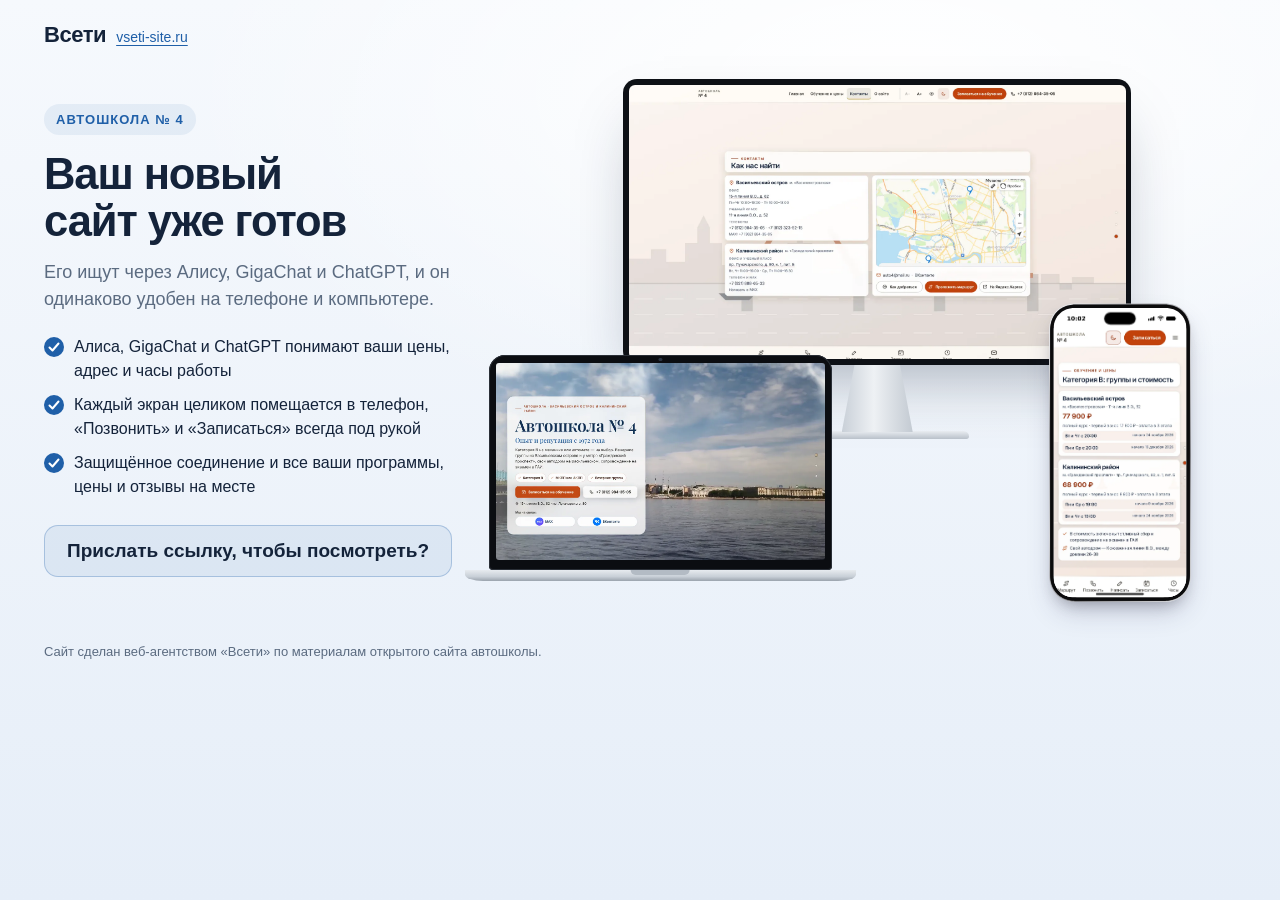
==== vitrina/index.html @ c0aa7f09 "Витрина: монитор — «Как нас найти», ноутбук — главная, телефон — «Обучение и цены» Co-Authored-By: C" ====
<!doctype html>
<html lang="ru">
<head>
<meta charset="utf-8">
<meta name="viewport" content="width=device-width, initial-scale=1">
<meta name="robots" content="noindex, nofollow">
<title>Новый сайт автошколы № 4 — веб-агентство «Всети»</title>
<style>
@layer stageshow{:where(.ss-phone){position:relative}.ss-phone{flex-shrink:0;box-shadow:0 calc(var(--ps) * 40) calc(var(--ps) * 80) calc(var(--ps) * -16) #32325d40,0 calc(var(--ps) * 24) calc(var(--ps) * 48) calc(var(--ps) * -24) #0000004d}.ss-phone__glass{height:100%}.ss-phone__window{position:relative;overflow:hidden;isolation:isolate}.ss-phone:is([data-frame=pro],[data-frame=silver],[data-frame=bezel],[data-frame=clay],[data-frame=outline],[data-frame=bare]){--ss-phone-glass: #0b0b0c;--ss-phone-rim: #2c2c2d;--ss-phone-seam: #e0dfdc;--ss-phone-line: var(--ss-text-faint, #9a9a9d);background:none}.ss-phone__bands{position:absolute;inset:0;overflow:visible;pointer-events:none}.ss-phone:is([data-frame=pro],[data-frame=silver],[data-frame=bezel],[data-frame=clay],[data-frame=outline]) .ss-phone__glass{position:relative}.ss-phone[data-frame=pro]{--ss-phone-band-1: #e3e3e6;--ss-phone-band-2: #9a9ba0;--ss-phone-band-3: #cfd0d4;--ss-phone-band-4: #85868b;--ss-phone-band-5: #c9cacd}.ss-stage[data-theme=dark] .ss-phone[data-frame=pro],.ss-stage[data-theme=glass] .ss-phone[data-frame=pro][data-dark]{--ss-phone-band-1: #5b5c61;--ss-phone-band-2: #2b2c2f;--ss-phone-band-3: #48494d;--ss-phone-band-4: #232427;--ss-phone-band-5: #404145}.ss-phone[data-frame=silver]{--ss-phone-band-1: #f4f4f6;--ss-phone-band-2: #c9cacf;--ss-phone-band-3: #eeeef1;--ss-phone-band-4: #b9babf;--ss-phone-band-5: #e6e6ea}.ss-phone[data-frame=bezel]{--ss-phone-glass: #111113}.ss-phone[data-frame=clay]{--ss-phone-clay-top: color-mix(in srgb, var(--ss-phone-clay, #ecebe8), #fff 45%);--ss-phone-clay-bottom: color-mix(in srgb, var(--ss-phone-clay, #ecebe8), #000 6%);box-shadow:0 calc(var(--ps) * 30) calc(var(--ps) * 60) calc(var(--ps) * -12) #32325d33,0 calc(var(--ps) * 16) calc(var(--ps) * 32) calc(var(--ps) * -16) #00000029}.ss-stage[data-theme=dark] .ss-phone[data-frame=clay]{--ss-phone-clay-top: color-mix(in srgb, var(--ss-phone-clay, #2a2a2e), #fff 6%);--ss-phone-clay-bottom: var(--ss-phone-clay, #2a2a2e);--ss-phone-seam: #333338}.ss-phone[data-frame=outline]{box-shadow:none}.ss-stage[data-theme=blueprint] .ss-phone[data-frame=outline]{--ss-phone-line: var(--ss-line)}.ss-phone:not([data-frame=android],[data-frame=soft]) .ss-phone__status{height:62px;padding:0}.ss-phone:not([data-frame=android],[data-frame=soft]) .ss-phone__time{position:absolute;top:21.5px;left:0;width:138.5px;line-height:22px;text-align:center}.ss-phone:not([data-frame=android],[data-frame=soft]) .ss-phone__glyphs{position:absolute;top:25.33px;left:285.25px;align-items:flex-start;gap:8px}.ss-phone:not([data-frame=android],[data-frame=soft]) .ss-phone__signal{margin-top:1px}.ss-phone:not([data-frame=android],[data-frame=soft]) .ss-phone__battery{margin-top:.33px}.ss-phone[data-frame=photo]{position:relative;background:none}.ss-phone__photo{position:absolute;z-index:4;background:var(--ss-phone-photo-light, none) center / 100% 100% no-repeat;pointer-events:none}.ss-stage[data-theme=dark] .ss-phone__photo,.ss-phone[data-dark] .ss-phone__photo{background-image:var(--ss-phone-photo-dark, var(--ss-phone-photo-light, none))}.ss-phone[data-frame=android]{background:linear-gradient(150deg,#3a3b3f,#1d1e21 40%,#2f3034 70%,#1a1b1e)}.ss-phone[data-frame=android] .ss-phone__glass{background:#050505}.ss-phone[data-frame=android] .ss-phone__island{top:14px;width:24px;height:24px;border-radius:50%}.ss-phone[data-frame=android] .ss-phone__status{height:48px;padding:0 26px}.ss-phone[data-frame=android] .ss-phone__time{font-family:system-ui,sans-serif;font-size:15px;font-weight:500}.ss-phone[data-frame=android] .ss-phone__content[data-status]{padding-top:48px}.ss-phone[data-frame=android] .ss-phone__home{width:108px;height:4px}.ss-phone[data-frame=soft]{box-shadow:0 0 0 calc(var(--ps) * 1.5) #0a25400d,0 calc(var(--ps) * 30) calc(var(--ps) * 60) calc(var(--ps) * -12) #32325d2e,0 calc(var(--ps) * 18) calc(var(--ps) * 36) calc(var(--ps) * -18) #0000001f}.ss-phone[data-frame=soft] .ss-phone__glass{background:#f6f9fc;box-shadow:inset 0 calc(var(--ps) * -2.9) calc(var(--ps) * 7.2) #0a254038}.ss-stage[data-theme=dark] .ss-phone[data-frame=soft] .ss-phone__glass{background:#1c2433;box-shadow:inset 0 calc(var(--ps) * -2.9) calc(var(--ps) * 7.2) #00000073}.ss-phone__screen{--pt: 1px;position:absolute;top:0;left:0;display:flex;flex-direction:column;overflow:hidden;background:#fff;color:#000;font-family:-apple-system,system-ui,sans-serif;font-size:15px;letter-spacing:-.015em;transform-origin:0 0;-webkit-font-smoothing:antialiased}.ss-phone[data-dark] .ss-phone__screen{background:#000;color:#fff}.ss-phone__status{position:absolute;top:0;right:0;left:0;z-index:2;display:flex;align-items:center;justify-content:space-between;height:54px;padding:0 34px 0 52px;transition:color .3s ease;will-change:transform}.ss-phone__time{font-family:SF Pro Text,-apple-system,system-ui,sans-serif;font-variation-settings:"opsz" 17;font-size:17.67px;font-weight:590;letter-spacing:0}.ss-phone__island{position:absolute;top:var(--ss-island-top, 14px);left:50%;z-index:3;width:var(--ss-island-w, 95px);height:37px;border-radius:18.5px;background:#000;transform:translate(-50%)}.ss-phone__glyphs{display:flex;align-items:center;gap:8px}.ss-phone__glyph{display:block}.ss-phone__content{position:relative;flex:1;min-height:0}.ss-phone__content[data-status]{padding-top:62px}.ss-phone__content:not([data-status]){padding-top:44px}.ss-phone[data-frame=bare] .ss-phone__content{padding-right:8px;padding-left:8px}.ss-phone__home{position:absolute;bottom:8px;left:50%;z-index:2;width:144px;height:5px;border-radius:2.5px;background:currentColor;transform:translate(-50%);transition:color .3s ease;will-change:transform}.ss-lock{position:absolute;inset:0;color:#fff;text-align:center}.ss-lock__date{margin-top:66px;font-size:22px;font-weight:600;letter-spacing:-.01em;opacity:.85}.ss-lock__clock{margin-top:-4px;font-size:112px;font-weight:700;line-height:1;letter-spacing:-.035em;font-variant-numeric:tabular-nums;opacity:.92}.ss-lock__stack{position:absolute;right:0;bottom:118px;left:0;display:flex;flex-direction:column;gap:8px;text-align:left}.ss-lock__stack[data-at=top]{top:290px;bottom:auto}.ss-lock__controls{position:absolute;right:46px;bottom:48px;left:46px;display:flex;justify-content:space-between}.ss-lock__control{display:grid;place-items:center;width:50px;height:50px;border-radius:50%;background:#0a0c1842;backdrop-filter:blur(24px) saturate(1.3);color:#fff}.ss-notification{display:flex;align-items:center;gap:13px;margin:0 18px;padding:14px 17px 14px 14px;border-radius:23px;background:#fcfcfdc2;backdrop-filter:blur(30px) saturate(1.25);box-shadow:0 4px 24px #0000000f;color:#000;text-align:left}.ss-notification[data-banner]{position:absolute;top:56px;right:0;left:0;z-index:2;animation:ss-banner-in .52s cubic-bezier(.2,.9,.25,1) both}@keyframes ss-banner-in{0%{transform:translateY(-110px)}}.ss-notification__icon{display:grid;flex-shrink:0;place-items:center;width:38px;height:38px;overflow:hidden;border-radius:9px;background:var(--ss-accent);color:#fff}.ss-notification__icon:has(>img){background:none}.ss-notification__icon>img{display:block;width:100%;height:100%}.ss-notification__text{display:flex;flex:1;flex-direction:column;min-width:0;font-size:15px;line-height:18px;letter-spacing:-.016em}.ss-notification__head{display:flex;align-items:baseline;gap:8px}.ss-notification__title{flex:1;min-width:0;overflow:hidden;font-weight:600;white-space:nowrap;text-overflow:ellipsis}.ss-notification__time{flex-shrink:0;font-size:12px;letter-spacing:-.005em;color:#3c3c4399}.ss-notification__body{display:-webkit-box;overflow:hidden;-webkit-line-clamp:3;-webkit-box-orient:vertical}.ss-lock[data-size=satellite] .ss-lock__stack{top:232px;bottom:auto}.ss-lock[data-size=satellite][data-clock=off] .ss-lock__stack{top:74px}.ss-notification{will-change:transform}.ss-phone:not([data-dark]) .ss-notification{background:#ffffffeb;box-shadow:0 0 0 .5px #00000014,0 8px 24px #0000001f}.ss-phone__time-bar{display:inline-block;width:30px;height:7px;border-radius:4px;background:currentColor;opacity:.5}}
:root{--ink:#14233a;--muted:#5b6b80;--accent:#1f5fa8;--sand:#ffc94d;--bg1:#f6f9fd;--bg2:#e6eef8}
*{box-sizing:border-box}
html,body{margin:0}
body{font:16px/1.5 -apple-system,"Segoe UI",Roboto,Arial,sans-serif;color:var(--ink);background:radial-gradient(1200px 600px at 70% 10%,#ffffff 0,rgba(255,255,255,0) 60%),linear-gradient(180deg,var(--bg1),var(--bg2));min-height:100vh}
a{color:inherit}
.top{display:flex;align-items:center;justify-content:space-between;max-width:1240px;margin:0 auto;padding:18px 24px}
.brand{display:flex;align-items:baseline;gap:10px;text-decoration:none}
.brand b{font-size:22px;letter-spacing:-.02em}
.brand span{font-size:14px;color:var(--accent);text-decoration:underline;text-underline-offset:3px}
.hero{max-width:1240px;margin:0 auto;padding:10px 24px 40px;display:grid;grid-template-columns:minmax(0,.82fr) minmax(0,1.5fr);gap:36px;align-items:center}
.eyebrow{display:inline-block;font-size:13px;font-weight:600;letter-spacing:.08em;text-transform:uppercase;color:var(--accent);background:rgba(31,95,168,.08);padding:6px 12px;border-radius:999px}
h1{text-wrap:balance;font-size:clamp(30px,3.4vw,48px);line-height:1.08;letter-spacing:-.025em;margin:16px 0 14px}
.lead{font-size:18px;color:var(--muted);margin:0 0 22px;max-width:30em}
.pts{list-style:none;padding:0;margin:0 0 26px;display:grid;gap:10px}
.pts li{display:flex;gap:10px;align-items:flex-start}
.pts li::before{content:"";flex:none;width:20px;height:20px;margin-top:2px;border-radius:50%;background:var(--accent) url("data:image/svg+xml,%3Csvg xmlns='http://www.w3.org/2000/svg' viewBox='0 0 20 20'%3E%3Cpath d='M5.5 10.5l3 3 6-7' fill='none' stroke='%23fff' stroke-width='2' stroke-linecap='round' stroke-linejoin='round'/%3E%3C/svg%3E") center/100% no-repeat}
.cta{display:flex;flex-wrap:wrap;gap:14px;align-items:center}
.btn{display:inline-flex;align-items:center;gap:8px;min-height:52px;padding:0 26px;border-radius:14px;background:var(--accent);color:#fff;font-weight:600;text-decoration:none;box-shadow:0 10px 24px rgba(31,95,168,.28)}
.btn:hover{background:#174a86}
.ask{margin:0;display:inline-flex;align-items:center;min-height:52px;padding:12px 22px;line-height:1.3;border-radius:14px;background:rgba(31,95,168,.08);border:1.5px solid rgba(31,95,168,.28);color:var(--ink);font-size:19px;font-weight:600}
/* сцена с устройствами */
.stage{position:relative;width:100%;aspect-ratio:16/11.2}
.dv{position:absolute}
.dv img{display:block;width:100%;height:100%;object-fit:cover;object-position:center top}
.mon{left:18%;top:0;width:68%}
.mon .scr{aspect-ratio:16/9;padding:1.1%;background:#0e1116;border-radius:14px;box-shadow:0 30px 60px -20px rgba(20,35,58,.35)}
.mon .scr img{border-radius:6px}
.mon .neck{width:14%;aspect-ratio:1/.95;margin:0 auto;background:linear-gradient(90deg,#c9d0d8,#eef1f4 45%,#c3cad2);clip-path:polygon(18% 0,82% 0,100% 100%,0 100%)}
.mon .foot{width:36%;aspect-ratio:36/1.5;margin:-1px auto 0;border-radius:6px 6px 3px 3px;background:linear-gradient(180deg,#e9edf1,#b9c1ca);box-shadow:0 12px 20px -8px rgba(20,35,58,.4)}
.lap{left:0;bottom:4%;width:46%}
.lap .scr{aspect-ratio:16/10;padding:2.2% 2.2% 3%;background:#0b0d11;border-radius:16px 16px 4px 4px;position:relative;box-shadow:0 0 0 1px #2a2f37 inset}
.lap .scr::before{content:"";position:absolute;top:1%;left:50%;width:.9%;aspect-ratio:1;border-radius:50%;background:#2b3442;transform:translateX(-50%)}
.lap .scr img{border-radius:3px}
.lap .base{position:relative;height:0;padding-bottom:3.2%;margin:0 -7%;background:linear-gradient(180deg,#e7ebef 0,#c8cfd7 60%,#9aa3ad 100%);border-radius:0 0 18px 18px/0 0 60% 60%;box-shadow:0 22px 30px -14px rgba(20,35,58,.45)}
.lap .base::after{content:"";position:absolute;top:0;left:50%;width:15%;height:40%;transform:translateX(-50%);background:#b3bbc4;border-radius:0 0 8px 8px}
.tab{right:1.5%;bottom:3%;width:23%}
.tab .scr{aspect-ratio:820/1180;padding:4.5%;background:#121419;border-radius:22px;box-shadow:0 0 0 2px #c7ced6,0 28px 50px -18px rgba(20,35,58,.45)}
.tab .scr img{border-radius:10px}
.ph{right:6%;bottom:0;width:340px;transform-origin:100% 100%}
.ph-shot{display:block;width:100%;height:auto}
.note{max-width:1240px;margin:0 auto;padding:0 24px 34px;color:var(--muted);font-size:13px}
@media (max-width:600px){
  .stage{aspect-ratio:16/9.8}
  .mon{display:none}
  .lap{left:6%;width:64%;bottom:6%}
  .ph{right:5%}
}
@media (max-width:900px){
  .hero{grid-template-columns:1fr;gap:26px;padding-top:0}
  .stage{order:-1}
  .lead{font-size:16.5px}
}
</style>
</head>
<body>
<header class="top"><a class="brand" href="https://vseti-site.ru/" target="_blank" rel="noopener"><b>Всети</b><span>vseti-site.ru</span></a></header>
<main class="hero">
  <div class="txt">
    <span class="eyebrow">Автошкола № 4</span>
    <h1>Ваш новый сайт уже готов</h1>
    <p class="lead">Его ищут через Алису, GigaChat и ChatGPT, и он одинаково удобен на телефоне и компьютере.</p>
    <ul class="pts">
      <li>Алиса, GigaChat и ChatGPT понимают ваши цены, адрес и часы работы</li>
      <li>Каждый экран целиком помещается в телефон, «Позвонить» и «Записаться» всегда под рукой</li>
      <li>Защищённое соединение и все ваши программы, цены и отзывы на месте</li>
    </ul>
    <div class="cta">
      <p class="ask">Прислать ссылку, чтобы посмотреть?</p>
    </div>
  </div>
  <div class="stage" id="stage" aria-label="Новый сайт на компьютере, ноутбуке и телефоне">
    <div class="dv mon"><div class="scr"><img src="img/monitor.webp?v=1" alt="" width="1600" height="900"></div><div class="neck"></div><div class="foot"></div></div>
    <div class="dv lap"><div class="scr"><img src="img/laptop.webp?v=1" alt="" width="1280" height="800"></div><div class="base"></div></div>
    <div class="dv ph" id="ph"><div class="ss-phone z-phone" data-frame="pro" style="width: 340px; height: 714.953px; padding: 2.38318px; border-radius: 61.1682px; --ps: 0.794392523364486px;"><svg class="ss-phone__bands" width="100%" height="100%" aria-hidden="true"><defs><linearGradient id="ph-band" x1="0.2" y1="0" x2="0.8" y2="1"><stop offset="0" style="stop-color: var(--ss-phone-band-1);"></stop><stop offset="0.22" style="stop-color: var(--ss-phone-band-2);"></stop><stop offset="0.48" style="stop-color: var(--ss-phone-band-3);"></stop><stop offset="0.74" style="stop-color: var(--ss-phone-band-4);"></stop><stop offset="1" style="stop-color: var(--ss-phone-band-5);"></stop></linearGradient><linearGradient id="ph-clay" x1="0" y1="0" x2="0" y2="1"><stop offset="0" style="stop-color: var(--ss-phone-clay-top);"></stop><stop offset="1" style="stop-color: var(--ss-phone-clay-bottom);"></stop></linearGradient></defs><g transform="translate(10.327102803738317 10.327102803738317)" stroke-linejoin="round"><path d="M262.94 0.00L267.09 0.06L270.49 0.24L273.65 0.53L276.65 0.94L279.51 1.47L282.27 2.11L284.93 2.87L287.50 3.74L289.97 4.72L292.36 5.81L294.65 7.02L296.85 8.33L298.96 9.75L300.98 11.27L302.90 12.90L304.72 14.62L306.45 16.45L308.08 18.37L309.60 20.38L311.02 22.49L312.33 24.70L313.53 26.99L314.63 29.37L315.61 31.85L316.48 34.41L317.24 37.07L317.88 39.83L318.41 42.70L318.82 45.69L319.11 48.85L319.29 52.25L319.35 56.40L319.35 637.90L319.29 642.04L319.11 645.45L318.82 648.60L318.41 651.60L317.88 654.47L317.24 657.23L316.48 659.89L315.61 662.45L314.63 664.92L313.53 667.31L312.33 669.60L311.02 671.80L309.60 673.91L308.08 675.93L306.45 677.85L304.72 679.68L302.90 681.40L300.98 683.03L298.96 684.55L296.85 685.97L294.65 687.28L292.36 688.49L289.97 689.58L287.50 690.56L284.93 691.43L282.27 692.19L279.51 692.83L276.65 693.36L273.65 693.77L270.49 694.06L267.09 694.24L262.94 694.30L56.40 694.30L52.25 694.24L48.85 694.06L45.69 693.77L42.70 693.36L39.83 692.83L37.07 692.19L34.41 691.43L31.85 690.56L29.37 689.58L26.99 688.49L24.70 687.28L22.49 685.97L20.38 684.55L18.37 683.03L16.45 681.40L14.62 679.68L12.90 677.85L11.27 675.93L9.75 673.91L8.33 671.80L7.02 669.60L5.81 667.31L4.72 664.92L3.74 662.45L2.87 659.89L2.11 657.23L1.47 654.47L0.94 651.60L0.53 648.60L0.24 645.45L0.06 642.04L0.00 637.90L0.00 56.40L0.06 52.25L0.24 48.85L0.53 45.69L0.94 42.70L1.47 39.83L2.11 37.07L2.87 34.41L3.74 31.85L4.72 29.37L5.81 26.99L7.02 24.70L8.33 22.49L9.75 20.38L11.27 18.37L12.90 16.45L14.62 14.62L16.45 12.90L18.37 11.27L20.38 9.75L22.49 8.33L24.70 7.02L26.99 5.81L29.37 4.72L31.85 3.74L34.41 2.87L37.07 2.11L39.83 1.47L42.70 0.94L45.69 0.53L48.85 0.24L52.25 0.06L56.40 0.00Z" fill="none" stroke-width="20.654205607476634" stroke="url(#ph-band)"></path><path d="M262.94 0.00L267.09 0.06L270.49 0.24L273.65 0.53L276.65 0.94L279.51 1.47L282.27 2.11L284.93 2.87L287.50 3.74L289.97 4.72L292.36 5.81L294.65 7.02L296.85 8.33L298.96 9.75L300.98 11.27L302.90 12.90L304.72 14.62L306.45 16.45L308.08 18.37L309.60 20.38L311.02 22.49L312.33 24.70L313.53 26.99L314.63 29.37L315.61 31.85L316.48 34.41L317.24 37.07L317.88 39.83L318.41 42.70L318.82 45.69L319.11 48.85L319.29 52.25L319.35 56.40L319.35 637.90L319.29 642.04L319.11 645.45L318.82 648.60L318.41 651.60L317.88 654.47L317.24 657.23L316.48 659.89L315.61 662.45L314.63 664.92L313.53 667.31L312.33 669.60L311.02 671.80L309.60 673.91L308.08 675.93L306.45 677.85L304.72 679.68L302.90 681.40L300.98 683.03L298.96 684.55L296.85 685.97L294.65 687.28L292.36 688.49L289.97 689.58L287.50 690.56L284.93 691.43L282.27 692.19L279.51 692.83L276.65 693.36L273.65 693.77L270.49 694.06L267.09 694.24L262.94 694.30L56.40 694.30L52.25 694.24L48.85 694.06L45.69 693.77L42.70 693.36L39.83 692.83L37.07 692.19L34.41 691.43L31.85 690.56L29.37 689.58L26.99 688.49L24.70 687.28L22.49 685.97L20.38 684.55L18.37 683.03L16.45 681.40L14.62 679.68L12.90 677.85L11.27 675.93L9.75 673.91L8.33 671.80L7.02 669.60L5.81 667.31L4.72 664.92L3.74 662.45L2.87 659.89L2.11 657.23L1.47 654.47L0.94 651.60L0.53 648.60L0.24 645.45L0.06 642.04L0.00 637.90L0.00 56.40L0.06 52.25L0.24 48.85L0.53 45.69L0.94 42.70L1.47 39.83L2.11 37.07L2.87 34.41L3.74 31.85L4.72 29.37L5.81 26.99L7.02 24.70L8.33 22.49L9.75 20.38L11.27 18.37L12.90 16.45L14.62 14.62L16.45 12.90L18.37 11.27L20.38 9.75L22.49 8.33L24.70 7.02L26.99 5.81L29.37 4.72L31.85 3.74L34.41 2.87L37.07 2.11L39.83 1.47L42.70 0.94L45.69 0.53L48.85 0.24L52.25 0.06L56.40 0.00Z" fill="none" stroke-width="15.88785046728972" style="stroke: var(--ss-phone-rim);"></path><path d="M262.94 0.00L267.09 0.06L270.49 0.24L273.65 0.53L276.65 0.94L279.51 1.47L282.27 2.11L284.93 2.87L287.50 3.74L289.97 4.72L292.36 5.81L294.65 7.02L296.85 8.33L298.96 9.75L300.98 11.27L302.90 12.90L304.72 14.62L306.45 16.45L308.08 18.37L309.60 20.38L311.02 22.49L312.33 24.70L313.53 26.99L314.63 29.37L315.61 31.85L316.48 34.41L317.24 37.07L317.88 39.83L318.41 42.70L318.82 45.69L319.11 48.85L319.29 52.25L319.35 56.40L319.35 637.90L319.29 642.04L319.11 645.45L318.82 648.60L318.41 651.60L317.88 654.47L317.24 657.23L316.48 659.89L315.61 662.45L314.63 664.92L313.53 667.31L312.33 669.60L311.02 671.80L309.60 673.91L308.08 675.93L306.45 677.85L304.72 679.68L302.90 681.40L300.98 683.03L298.96 684.55L296.85 685.97L294.65 687.28L292.36 688.49L289.97 689.58L287.50 690.56L284.93 691.43L282.27 692.19L279.51 692.83L276.65 693.36L273.65 693.77L270.49 694.06L267.09 694.24L262.94 694.30L56.40 694.30L52.25 694.24L48.85 694.06L45.69 693.77L42.70 693.36L39.83 692.83L37.07 692.19L34.41 691.43L31.85 690.56L29.37 689.58L26.99 688.49L24.70 687.28L22.49 685.97L20.38 684.55L18.37 683.03L16.45 681.40L14.62 679.68L12.90 677.85L11.27 675.93L9.75 673.91L8.33 671.80L7.02 669.60L5.81 667.31L4.72 664.92L3.74 662.45L2.87 659.89L2.11 657.23L1.47 654.47L0.94 651.60L0.53 648.60L0.24 645.45L0.06 642.04L0.00 637.90L0.00 56.40L0.06 52.25L0.24 48.85L0.53 45.69L0.94 42.70L1.47 39.83L2.11 37.07L2.87 34.41L3.74 31.85L4.72 29.37L5.81 26.99L7.02 24.70L8.33 22.49L9.75 20.38L11.27 18.37L12.90 16.45L14.62 14.62L16.45 12.90L18.37 11.27L20.38 9.75L22.49 8.33L24.70 7.02L26.99 5.81L29.37 4.72L31.85 3.74L34.41 2.87L37.07 2.11L39.83 1.47L42.70 0.94L45.69 0.53L48.85 0.24L52.25 0.06L56.40 0.00Z" fill="none" stroke-width="14.69626168224299" style="stroke: var(--ss-phone-glass);"></path></g></svg><div class="ss-phone__glass" style="padding: 7.94393px; border-radius: 58.785px;"><div class="ss-phone__window" style="width: 319.346px; height: 694.299px; clip-path: path(&quot;M 262.94 0 L 267.09 0.06 L 270.49 0.24 L 273.65 0.53 L 276.65 0.94 L 279.51 1.47 L 282.27 2.11 L 284.93 2.87 L 287.5 3.74 L 289.97 4.72 L 292.36 5.81 L 294.65 7.02 L 296.85 8.33 L 298.96 9.75 L 300.98 11.27 L 302.9 12.9 L 304.72 14.62 L 306.45 16.45 L 308.08 18.37 L 309.6 20.38 L 311.02 22.49 L 312.33 24.7 L 313.53 26.99 L 314.63 29.37 L 315.61 31.85 L 316.48 34.41 L 317.24 37.07 L 317.88 39.83 L 318.41 42.7 L 318.82 45.69 L 319.11 48.85 L 319.29 52.25 L 319.35 56.4 L 319.35 637.9 L 319.29 642.04 L 319.11 645.45 L 318.82 648.6 L 318.41 651.6 L 317.88 654.47 L 317.24 657.23 L 316.48 659.89 L 315.61 662.45 L 314.63 664.92 L 313.53 667.31 L 312.33 669.6 L 311.02 671.8 L 309.6 673.91 L 308.08 675.93 L 306.45 677.85 L 304.72 679.68 L 302.9 681.4 L 300.98 683.03 L 298.96 684.55 L 296.85 685.97 L 294.65 687.28 L 292.36 688.49 L 289.97 689.58 L 287.5 690.56 L 284.93 691.43 L 282.27 692.19 L 279.51 692.83 L 276.65 693.36 L 273.65 693.77 L 270.49 694.06 L 267.09 694.24 L 262.94 694.3 L 56.4 694.3 L 52.25 694.24 L 48.85 694.06 L 45.69 693.77 L 42.7 693.36 L 39.83 692.83 L 37.07 692.19 L 34.41 691.43 L 31.85 690.56 L 29.37 689.58 L 26.99 688.49 L 24.7 687.28 L 22.49 685.97 L 20.38 684.55 L 18.37 683.03 L 16.45 681.4 L 14.62 679.68 L 12.9 677.85 L 11.27 675.93 L 9.75 673.91 L 8.33 671.8 L 7.02 669.6 L 5.81 667.31 L 4.72 664.92 L 3.74 662.45 L 2.87 659.89 L 2.11 657.23 L 1.47 654.47 L 0.94 651.6 L 0.53 648.6 L 0.24 645.45 L 0.06 642.04 L 0 637.9 L 0 56.4 L 0.06 52.25 L 0.24 48.85 L 0.53 45.69 L 0.94 42.7 L 1.47 39.83 L 2.11 37.07 L 2.87 34.41 L 3.74 31.85 L 4.72 29.37 L 5.81 26.99 L 7.02 24.7 L 8.33 22.49 L 9.75 20.38 L 11.27 18.37 L 12.9 16.45 L 14.62 14.62 L 16.45 12.9 L 18.37 11.27 L 20.38 9.75 L 22.49 8.33 L 24.7 7.02 L 26.99 5.81 L 29.37 4.72 L 31.85 3.74 L 34.41 2.87 L 37.07 2.11 L 39.83 1.47 L 42.7 0.94 L 45.69 0.53 L 48.85 0.24 L 52.25 0.06 L 56.4 0 Z&quot;);"><div class="ss-phone__screen" style="width: 402px; height: 874px; transform: scale(0.794393); --ss-screen-r: 64px;"><div class="ss-phone__status"><span class="ss-phone__time">10:02</span><span class="ss-phone__glyphs"><svg viewBox="0 0 20.33 13.67" width="20.33" height="13.67" class="ss-phone__glyph ss-phone__signal"><rect x="0" y="7.34" width="3.333" height="6.33" rx="1.667" fill="currentColor"></rect><rect x="5.667" y="5" width="3.333" height="8.67" rx="1.667" fill="currentColor"></rect><rect x="11.334" y="2.67" width="3.333" height="11" rx="1.667" fill="currentColor"></rect><rect x="17.000999999999998" y="0" width="3.333" height="13.67" rx="1.667" fill="currentColor"></rect></svg><svg viewBox="0 0 19.33 14.33" width="19.33" height="14.33" class="ss-phone__glyph ss-phone__wifi"><path fill-rule="evenodd" fill="currentColor" d="M0.415933 5.54283C0.902185 6.04412 1.66017 5.95818 2.27513 5.41393C4.30595 3.58064 6.83731 2.63535 9.66901 2.63535C12.5007 2.63535 15.0464 3.60928 17.0629 5.41393C17.6636 5.97251 18.4215 6.0298 18.9221 5.54283C19.4226 5.02722 19.4942 4.2538 18.9793 3.70954C16.8341 1.51819 13.3302 0 9.66901 0C6.00783 0 2.48965 1.53251 0.358727 3.72387C-0.156127 4.2538 -0.0989213 5.02722 0.415933 5.55715L0.415933 5.54283ZM3.94841 9.13779C4.50617 9.68205 5.22124 9.62476 5.85051 9.10915C6.88022 8.29276 8.25316 7.73418 9.66901 7.7485C11.0706 7.7485 12.4435 8.29276 13.4875 9.12347C14.1168 9.63908 14.8605 9.66773 15.4039 9.12347C15.9331 8.57921 16.0189 7.7485 15.4611 7.23289C14.0739 5.98683 11.9859 5.11315 9.68332 5.11315C7.38077 5.11315 5.27845 5.98683 3.9055 7.23289C3.41925 7.69121 3.31914 8.47896 3.96271 9.13779L3.94841 9.13779ZM8.72511 13.8929C9.34008 14.4801 9.98365 14.4801 10.5986 13.8929L11.757 12.7757C12.372 12.1742 12.5007 11.4151 11.7999 10.8995C11.2136 10.4841 10.4699 10.212 9.66901 10.212C8.86813 10.212 8.11015 10.4841 7.53809 10.9138C6.83731 11.4151 6.98033 12.1885 7.59529 12.7757L8.73942 13.8929L8.72511 13.8929Z"></path></svg><svg viewBox="0 0 29.33 13.67" width="29.33" height="13.67" class="ss-phone__glyph ss-phone__battery"><path fill="currentColor" d="M0 6.4C0 4.15979 0 3.03969 0.435974 2.18404C0.819467 1.43139 1.43139 0.819467 2.18404 0.435974C3.03969 0 4.15979 0 6.4 0L19.933 0C22.1732 0 23.2933 0 24.149 0.435974C24.9016 0.819467 25.5135 1.43139 25.897 2.18404C26.333 3.03969 26.333 4.15979 26.333 6.4L26.333 7.26666C26.333 9.50687 26.333 10.627 25.897 11.4826C25.5135 12.2353 24.9016 12.8472 24.149 13.2307C23.2933 13.6667 22.1732 13.6667 19.933 13.6667L6.4 13.6667C4.15979 13.6667 3.03969 13.6667 2.18404 13.2307C1.43139 12.8472 0.819467 12.2353 0.435974 11.4826C0 10.627 0 9.50687 0 7.26666L0 6.4Z"></path><path fill-rule="evenodd" fill="currentColor" transform="translate(27.33 4.33)" d="M0 0L0 5C0.601505 4.8625 2 3.75 2 2.5C2 1.25 0.601505 0.1375 0 0Z"></path></svg></span></div><span class="ss-phone__island"></span><div class="ss-phone__content" data-status="true"><img class="ph-shot" src="img/phone.webp?v=1" alt="Новый сайт Автошколы № 4 на телефоне" width="393" height="790"></div><span class="ss-phone__home"></span></div></div></div></div></div>
  </div>
</main>
<p class="note">Сайт сделан веб-агентством «Всети» по материалам открытого сайта автошколы.</p>
<script>
(function(){var st=document.getElementById('stage'),ph=document.getElementById('ph');
function fit(){var k=st.clientWidth*(innerWidth<=600?0.27:0.19)/340;ph.style.transform='scale('+k+')';}
fit();addEventListener('resize',fit);})();
</script>
</body>
</html>
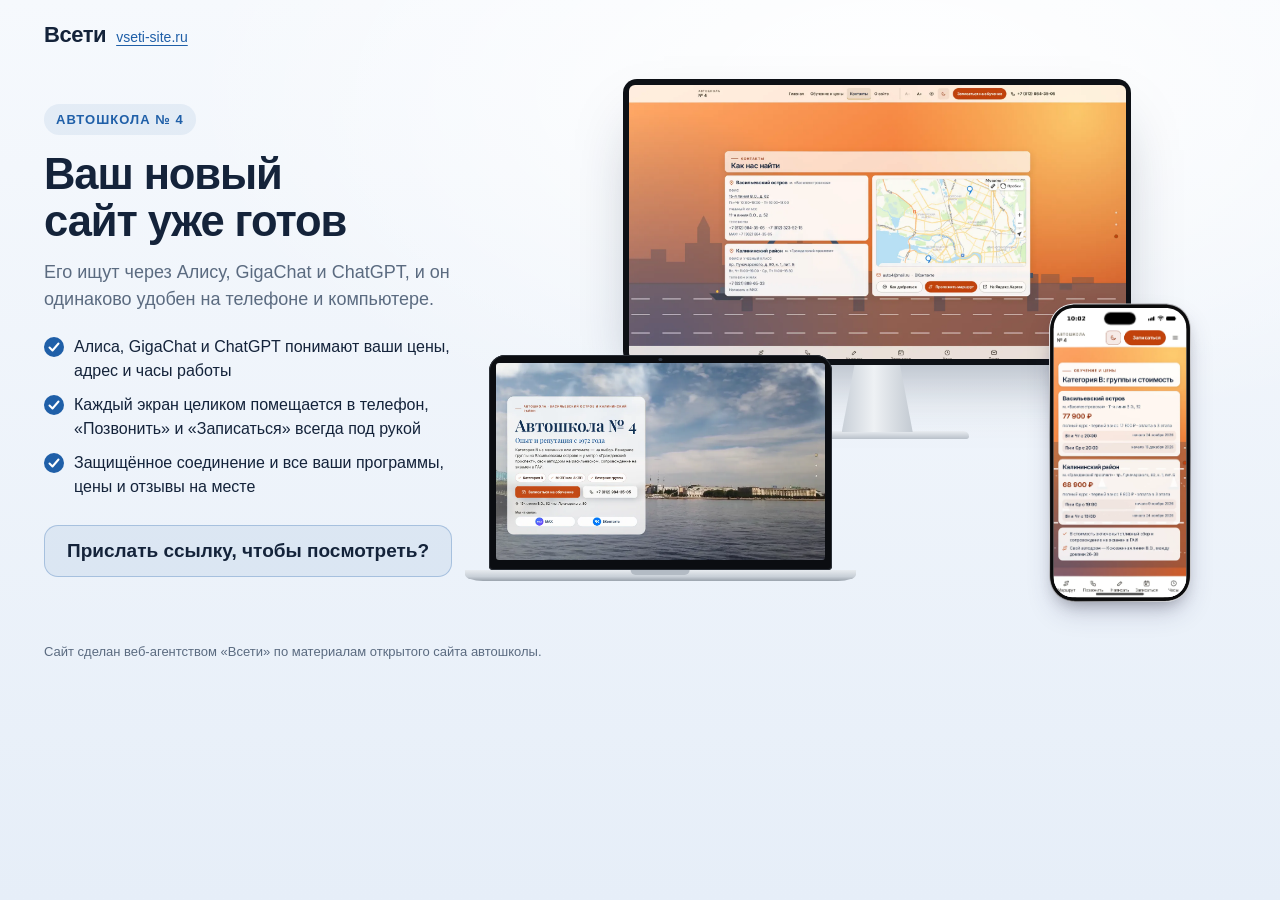
==== commit 09675191: "Яркий фон в фирменных цветах; версия для слабовидящих без живых фонов и анимаций; снимки витрины обн" ====
--- a/vitrina/index.html
+++ b/vitrina/index.html
@@ -78,9 +78,9 @@
     </div>
   </div>
   <div class="stage" id="stage" aria-label="Новый сайт на компьютере, ноутбуке и телефоне">
-    <div class="dv mon"><div class="scr"><img src="img/monitor.webp?v=1" alt="" width="1600" height="900"></div><div class="neck"></div><div class="foot"></div></div>
-    <div class="dv lap"><div class="scr"><img src="img/laptop.webp?v=1" alt="" width="1280" height="800"></div><div class="base"></div></div>
-    <div class="dv ph" id="ph"><div class="ss-phone z-phone" data-frame="pro" style="width: 340px; height: 714.953px; padding: 2.38318px; border-radius: 61.1682px; --ps: 0.794392523364486px;"><svg class="ss-phone__bands" width="100%" height="100%" aria-hidden="true"><defs><linearGradient id="ph-band" x1="0.2" y1="0" x2="0.8" y2="1"><stop offset="0" style="stop-color: var(--ss-phone-band-1);"></stop><stop offset="0.22" style="stop-color: var(--ss-phone-band-2);"></stop><stop offset="0.48" style="stop-color: var(--ss-phone-band-3);"></stop><stop offset="0.74" style="stop-color: var(--ss-phone-band-4);"></stop><stop offset="1" style="stop-color: var(--ss-phone-band-5);"></stop></linearGradient><linearGradient id="ph-clay" x1="0" y1="0" x2="0" y2="1"><stop offset="0" style="stop-color: var(--ss-phone-clay-top);"></stop><stop offset="1" style="stop-color: var(--ss-phone-clay-bottom);"></stop></linearGradient></defs><g transform="translate(10.327102803738317 10.327102803738317)" stroke-linejoin="round"><path d="M262.94 0.00L267.09 0.06L270.49 0.24L273.65 0.53L276.65 0.94L279.51 1.47L282.27 2.11L284.93 2.87L287.50 3.74L289.97 4.72L292.36 5.81L294.65 7.02L296.85 8.33L298.96 9.75L300.98 11.27L302.90 12.90L304.72 14.62L306.45 16.45L308.08 18.37L309.60 20.38L311.02 22.49L312.33 24.70L313.53 26.99L314.63 29.37L315.61 31.85L316.48 34.41L317.24 37.07L317.88 39.83L318.41 42.70L318.82 45.69L319.11 48.85L319.29 52.25L319.35 56.40L319.35 637.90L319.29 642.04L319.11 645.45L318.82 648.60L318.41 651.60L317.88 654.47L317.24 657.23L316.48 659.89L315.61 662.45L314.63 664.92L313.53 667.31L312.33 669.60L311.02 671.80L309.60 673.91L308.08 675.93L306.45 677.85L304.72 679.68L302.90 681.40L300.98 683.03L298.96 684.55L296.85 685.97L294.65 687.28L292.36 688.49L289.97 689.58L287.50 690.56L284.93 691.43L282.27 692.19L279.51 692.83L276.65 693.36L273.65 693.77L270.49 694.06L267.09 694.24L262.94 694.30L56.40 694.30L52.25 694.24L48.85 694.06L45.69 693.77L42.70 693.36L39.83 692.83L37.07 692.19L34.41 691.43L31.85 690.56L29.37 689.58L26.99 688.49L24.70 687.28L22.49 685.97L20.38 684.55L18.37 683.03L16.45 681.40L14.62 679.68L12.90 677.85L11.27 675.93L9.75 673.91L8.33 671.80L7.02 669.60L5.81 667.31L4.72 664.92L3.74 662.45L2.87 659.89L2.11 657.23L1.47 654.47L0.94 651.60L0.53 648.60L0.24 645.45L0.06 642.04L0.00 637.90L0.00 56.40L0.06 52.25L0.24 48.85L0.53 45.69L0.94 42.70L1.47 39.83L2.11 37.07L2.87 34.41L3.74 31.85L4.72 29.37L5.81 26.99L7.02 24.70L8.33 22.49L9.75 20.38L11.27 18.37L12.90 16.45L14.62 14.62L16.45 12.90L18.37 11.27L20.38 9.75L22.49 8.33L24.70 7.02L26.99 5.81L29.37 4.72L31.85 3.74L34.41 2.87L37.07 2.11L39.83 1.47L42.70 0.94L45.69 0.53L48.85 0.24L52.25 0.06L56.40 0.00Z" fill="none" stroke-width="20.654205607476634" stroke="url(#ph-band)"></path><path d="M262.94 0.00L267.09 0.06L270.49 0.24L273.65 0.53L276.65 0.94L279.51 1.47L282.27 2.11L284.93 2.87L287.50 3.74L289.97 4.72L292.36 5.81L294.65 7.02L296.85 8.33L298.96 9.75L300.98 11.27L302.90 12.90L304.72 14.62L306.45 16.45L308.08 18.37L309.60 20.38L311.02 22.49L312.33 24.70L313.53 26.99L314.63 29.37L315.61 31.85L316.48 34.41L317.24 37.07L317.88 39.83L318.41 42.70L318.82 45.69L319.11 48.85L319.29 52.25L319.35 56.40L319.35 637.90L319.29 642.04L319.11 645.45L318.82 648.60L318.41 651.60L317.88 654.47L317.24 657.23L316.48 659.89L315.61 662.45L314.63 664.92L313.53 667.31L312.33 669.60L311.02 671.80L309.60 673.91L308.08 675.93L306.45 677.85L304.72 679.68L302.90 681.40L300.98 683.03L298.96 684.55L296.85 685.97L294.65 687.28L292.36 688.49L289.97 689.58L287.50 690.56L284.93 691.43L282.27 692.19L279.51 692.83L276.65 693.36L273.65 693.77L270.49 694.06L267.09 694.24L262.94 694.30L56.40 694.30L52.25 694.24L48.85 694.06L45.69 693.77L42.70 693.36L39.83 692.83L37.07 692.19L34.41 691.43L31.85 690.56L29.37 689.58L26.99 688.49L24.70 687.28L22.49 685.97L20.38 684.55L18.37 683.03L16.45 681.40L14.62 679.68L12.90 677.85L11.27 675.93L9.75 673.91L8.33 671.80L7.02 669.60L5.81 667.31L4.72 664.92L3.74 662.45L2.87 659.89L2.11 657.23L1.47 654.47L0.94 651.60L0.53 648.60L0.24 645.45L0.06 642.04L0.00 637.90L0.00 56.40L0.06 52.25L0.24 48.85L0.53 45.69L0.94 42.70L1.47 39.83L2.11 37.07L2.87 34.41L3.74 31.85L4.72 29.37L5.81 26.99L7.02 24.70L8.33 22.49L9.75 20.38L11.27 18.37L12.90 16.45L14.62 14.62L16.45 12.90L18.37 11.27L20.38 9.75L22.49 8.33L24.70 7.02L26.99 5.81L29.37 4.72L31.85 3.74L34.41 2.87L37.07 2.11L39.83 1.47L42.70 0.94L45.69 0.53L48.85 0.24L52.25 0.06L56.40 0.00Z" fill="none" stroke-width="15.88785046728972" style="stroke: var(--ss-phone-rim);"></path><path d="M262.94 0.00L267.09 0.06L270.49 0.24L273.65 0.53L276.65 0.94L279.51 1.47L282.27 2.11L284.93 2.87L287.50 3.74L289.97 4.72L292.36 5.81L294.65 7.02L296.85 8.33L298.96 9.75L300.98 11.27L302.90 12.90L304.72 14.62L306.45 16.45L308.08 18.37L309.60 20.38L311.02 22.49L312.33 24.70L313.53 26.99L314.63 29.37L315.61 31.85L316.48 34.41L317.24 37.07L317.88 39.83L318.41 42.70L318.82 45.69L319.11 48.85L319.29 52.25L319.35 56.40L319.35 637.90L319.29 642.04L319.11 645.45L318.82 648.60L318.41 651.60L317.88 654.47L317.24 657.23L316.48 659.89L315.61 662.45L314.63 664.92L313.53 667.31L312.33 669.60L311.02 671.80L309.60 673.91L308.08 675.93L306.45 677.85L304.72 679.68L302.90 681.40L300.98 683.03L298.96 684.55L296.85 685.97L294.65 687.28L292.36 688.49L289.97 689.58L287.50 690.56L284.93 691.43L282.27 692.19L279.51 692.83L276.65 693.36L273.65 693.77L270.49 694.06L267.09 694.24L262.94 694.30L56.40 694.30L52.25 694.24L48.85 694.06L45.69 693.77L42.70 693.36L39.83 692.83L37.07 692.19L34.41 691.43L31.85 690.56L29.37 689.58L26.99 688.49L24.70 687.28L22.49 685.97L20.38 684.55L18.37 683.03L16.45 681.40L14.62 679.68L12.90 677.85L11.27 675.93L9.75 673.91L8.33 671.80L7.02 669.60L5.81 667.31L4.72 664.92L3.74 662.45L2.87 659.89L2.11 657.23L1.47 654.47L0.94 651.60L0.53 648.60L0.24 645.45L0.06 642.04L0.00 637.90L0.00 56.40L0.06 52.25L0.24 48.85L0.53 45.69L0.94 42.70L1.47 39.83L2.11 37.07L2.87 34.41L3.74 31.85L4.72 29.37L5.81 26.99L7.02 24.70L8.33 22.49L9.75 20.38L11.27 18.37L12.90 16.45L14.62 14.62L16.45 12.90L18.37 11.27L20.38 9.75L22.49 8.33L24.70 7.02L26.99 5.81L29.37 4.72L31.85 3.74L34.41 2.87L37.07 2.11L39.83 1.47L42.70 0.94L45.69 0.53L48.85 0.24L52.25 0.06L56.40 0.00Z" fill="none" stroke-width="14.69626168224299" style="stroke: var(--ss-phone-glass);"></path></g></svg><div class="ss-phone__glass" style="padding: 7.94393px; border-radius: 58.785px;"><div class="ss-phone__window" style="width: 319.346px; height: 694.299px; clip-path: path(&quot;M 262.94 0 L 267.09 0.06 L 270.49 0.24 L 273.65 0.53 L 276.65 0.94 L 279.51 1.47 L 282.27 2.11 L 284.93 2.87 L 287.5 3.74 L 289.97 4.72 L 292.36 5.81 L 294.65 7.02 L 296.85 8.33 L 298.96 9.75 L 300.98 11.27 L 302.9 12.9 L 304.72 14.62 L 306.45 16.45 L 308.08 18.37 L 309.6 20.38 L 311.02 22.49 L 312.33 24.7 L 313.53 26.99 L 314.63 29.37 L 315.61 31.85 L 316.48 34.41 L 317.24 37.07 L 317.88 39.83 L 318.41 42.7 L 318.82 45.69 L 319.11 48.85 L 319.29 52.25 L 319.35 56.4 L 319.35 637.9 L 319.29 642.04 L 319.11 645.45 L 318.82 648.6 L 318.41 651.6 L 317.88 654.47 L 317.24 657.23 L 316.48 659.89 L 315.61 662.45 L 314.63 664.92 L 313.53 667.31 L 312.33 669.6 L 311.02 671.8 L 309.6 673.91 L 308.08 675.93 L 306.45 677.85 L 304.72 679.68 L 302.9 681.4 L 300.98 683.03 L 298.96 684.55 L 296.85 685.97 L 294.65 687.28 L 292.36 688.49 L 289.97 689.58 L 287.5 690.56 L 284.93 691.43 L 282.27 692.19 L 279.51 692.83 L 276.65 693.36 L 273.65 693.77 L 270.49 694.06 L 267.09 694.24 L 262.94 694.3 L 56.4 694.3 L 52.25 694.24 L 48.85 694.06 L 45.69 693.77 L 42.7 693.36 L 39.83 692.83 L 37.07 692.19 L 34.41 691.43 L 31.85 690.56 L 29.37 689.58 L 26.99 688.49 L 24.7 687.28 L 22.49 685.97 L 20.38 684.55 L 18.37 683.03 L 16.45 681.4 L 14.62 679.68 L 12.9 677.85 L 11.27 675.93 L 9.75 673.91 L 8.33 671.8 L 7.02 669.6 L 5.81 667.31 L 4.72 664.92 L 3.74 662.45 L 2.87 659.89 L 2.11 657.23 L 1.47 654.47 L 0.94 651.6 L 0.53 648.6 L 0.24 645.45 L 0.06 642.04 L 0 637.9 L 0 56.4 L 0.06 52.25 L 0.24 48.85 L 0.53 45.69 L 0.94 42.7 L 1.47 39.83 L 2.11 37.07 L 2.87 34.41 L 3.74 31.85 L 4.72 29.37 L 5.81 26.99 L 7.02 24.7 L 8.33 22.49 L 9.75 20.38 L 11.27 18.37 L 12.9 16.45 L 14.62 14.62 L 16.45 12.9 L 18.37 11.27 L 20.38 9.75 L 22.49 8.33 L 24.7 7.02 L 26.99 5.81 L 29.37 4.72 L 31.85 3.74 L 34.41 2.87 L 37.07 2.11 L 39.83 1.47 L 42.7 0.94 L 45.69 0.53 L 48.85 0.24 L 52.25 0.06 L 56.4 0 Z&quot;);"><div class="ss-phone__screen" style="width: 402px; height: 874px; transform: scale(0.794393); --ss-screen-r: 64px;"><div class="ss-phone__status"><span class="ss-phone__time">10:02</span><span class="ss-phone__glyphs"><svg viewBox="0 0 20.33 13.67" width="20.33" height="13.67" class="ss-phone__glyph ss-phone__signal"><rect x="0" y="7.34" width="3.333" height="6.33" rx="1.667" fill="currentColor"></rect><rect x="5.667" y="5" width="3.333" height="8.67" rx="1.667" fill="currentColor"></rect><rect x="11.334" y="2.67" width="3.333" height="11" rx="1.667" fill="currentColor"></rect><rect x="17.000999999999998" y="0" width="3.333" height="13.67" rx="1.667" fill="currentColor"></rect></svg><svg viewBox="0 0 19.33 14.33" width="19.33" height="14.33" class="ss-phone__glyph ss-phone__wifi"><path fill-rule="evenodd" fill="currentColor" d="M0.415933 5.54283C0.902185 6.04412 1.66017 5.95818 2.27513 5.41393C4.30595 3.58064 6.83731 2.63535 9.66901 2.63535C12.5007 2.63535 15.0464 3.60928 17.0629 5.41393C17.6636 5.97251 18.4215 6.0298 18.9221 5.54283C19.4226 5.02722 19.4942 4.2538 18.9793 3.70954C16.8341 1.51819 13.3302 0 9.66901 0C6.00783 0 2.48965 1.53251 0.358727 3.72387C-0.156127 4.2538 -0.0989213 5.02722 0.415933 5.55715L0.415933 5.54283ZM3.94841 9.13779C4.50617 9.68205 5.22124 9.62476 5.85051 9.10915C6.88022 8.29276 8.25316 7.73418 9.66901 7.7485C11.0706 7.7485 12.4435 8.29276 13.4875 9.12347C14.1168 9.63908 14.8605 9.66773 15.4039 9.12347C15.9331 8.57921 16.0189 7.7485 15.4611 7.23289C14.0739 5.98683 11.9859 5.11315 9.68332 5.11315C7.38077 5.11315 5.27845 5.98683 3.9055 7.23289C3.41925 7.69121 3.31914 8.47896 3.96271 9.13779L3.94841 9.13779ZM8.72511 13.8929C9.34008 14.4801 9.98365 14.4801 10.5986 13.8929L11.757 12.7757C12.372 12.1742 12.5007 11.4151 11.7999 10.8995C11.2136 10.4841 10.4699 10.212 9.66901 10.212C8.86813 10.212 8.11015 10.4841 7.53809 10.9138C6.83731 11.4151 6.98033 12.1885 7.59529 12.7757L8.73942 13.8929L8.72511 13.8929Z"></path></svg><svg viewBox="0 0 29.33 13.67" width="29.33" height="13.67" class="ss-phone__glyph ss-phone__battery"><path fill="currentColor" d="M0 6.4C0 4.15979 0 3.03969 0.435974 2.18404C0.819467 1.43139 1.43139 0.819467 2.18404 0.435974C3.03969 0 4.15979 0 6.4 0L19.933 0C22.1732 0 23.2933 0 24.149 0.435974C24.9016 0.819467 25.5135 1.43139 25.897 2.18404C26.333 3.03969 26.333 4.15979 26.333 6.4L26.333 7.26666C26.333 9.50687 26.333 10.627 25.897 11.4826C25.5135 12.2353 24.9016 12.8472 24.149 13.2307C23.2933 13.6667 22.1732 13.6667 19.933 13.6667L6.4 13.6667C4.15979 13.6667 3.03969 13.6667 2.18404 13.2307C1.43139 12.8472 0.819467 12.2353 0.435974 11.4826C0 10.627 0 9.50687 0 7.26666L0 6.4Z"></path><path fill-rule="evenodd" fill="currentColor" transform="translate(27.33 4.33)" d="M0 0L0 5C0.601505 4.8625 2 3.75 2 2.5C2 1.25 0.601505 0.1375 0 0Z"></path></svg></span></div><span class="ss-phone__island"></span><div class="ss-phone__content" data-status="true"><img class="ph-shot" src="img/phone.webp?v=1" alt="Новый сайт Автошколы № 4 на телефоне" width="393" height="790"></div><span class="ss-phone__home"></span></div></div></div></div></div>
+    <div class="dv mon"><div class="scr"><img src="img/monitor.webp?v=2" alt="" width="1600" height="900"></div><div class="neck"></div><div class="foot"></div></div>
+    <div class="dv lap"><div class="scr"><img src="img/laptop.webp?v=2" alt="" width="1280" height="800"></div><div class="base"></div></div>
+    <div class="dv ph" id="ph"><div class="ss-phone z-phone" data-frame="pro" style="width: 340px; height: 714.953px; padding: 2.38318px; border-radius: 61.1682px; --ps: 0.794392523364486px;"><svg class="ss-phone__bands" width="100%" height="100%" aria-hidden="true"><defs><linearGradient id="ph-band" x1="0.2" y1="0" x2="0.8" y2="1"><stop offset="0" style="stop-color: var(--ss-phone-band-1);"></stop><stop offset="0.22" style="stop-color: var(--ss-phone-band-2);"></stop><stop offset="0.48" style="stop-color: var(--ss-phone-band-3);"></stop><stop offset="0.74" style="stop-color: var(--ss-phone-band-4);"></stop><stop offset="1" style="stop-color: var(--ss-phone-band-5);"></stop></linearGradient><linearGradient id="ph-clay" x1="0" y1="0" x2="0" y2="1"><stop offset="0" style="stop-color: var(--ss-phone-clay-top);"></stop><stop offset="1" style="stop-color: var(--ss-phone-clay-bottom);"></stop></linearGradient></defs><g transform="translate(10.327102803738317 10.327102803738317)" stroke-linejoin="round"><path d="M262.94 0.00L267.09 0.06L270.49 0.24L273.65 0.53L276.65 0.94L279.51 1.47L282.27 2.11L284.93 2.87L287.50 3.74L289.97 4.72L292.36 5.81L294.65 7.02L296.85 8.33L298.96 9.75L300.98 11.27L302.90 12.90L304.72 14.62L306.45 16.45L308.08 18.37L309.60 20.38L311.02 22.49L312.33 24.70L313.53 26.99L314.63 29.37L315.61 31.85L316.48 34.41L317.24 37.07L317.88 39.83L318.41 42.70L318.82 45.69L319.11 48.85L319.29 52.25L319.35 56.40L319.35 637.90L319.29 642.04L319.11 645.45L318.82 648.60L318.41 651.60L317.88 654.47L317.24 657.23L316.48 659.89L315.61 662.45L314.63 664.92L313.53 667.31L312.33 669.60L311.02 671.80L309.60 673.91L308.08 675.93L306.45 677.85L304.72 679.68L302.90 681.40L300.98 683.03L298.96 684.55L296.85 685.97L294.65 687.28L292.36 688.49L289.97 689.58L287.50 690.56L284.93 691.43L282.27 692.19L279.51 692.83L276.65 693.36L273.65 693.77L270.49 694.06L267.09 694.24L262.94 694.30L56.40 694.30L52.25 694.24L48.85 694.06L45.69 693.77L42.70 693.36L39.83 692.83L37.07 692.19L34.41 691.43L31.85 690.56L29.37 689.58L26.99 688.49L24.70 687.28L22.49 685.97L20.38 684.55L18.37 683.03L16.45 681.40L14.62 679.68L12.90 677.85L11.27 675.93L9.75 673.91L8.33 671.80L7.02 669.60L5.81 667.31L4.72 664.92L3.74 662.45L2.87 659.89L2.11 657.23L1.47 654.47L0.94 651.60L0.53 648.60L0.24 645.45L0.06 642.04L0.00 637.90L0.00 56.40L0.06 52.25L0.24 48.85L0.53 45.69L0.94 42.70L1.47 39.83L2.11 37.07L2.87 34.41L3.74 31.85L4.72 29.37L5.81 26.99L7.02 24.70L8.33 22.49L9.75 20.38L11.27 18.37L12.90 16.45L14.62 14.62L16.45 12.90L18.37 11.27L20.38 9.75L22.49 8.33L24.70 7.02L26.99 5.81L29.37 4.72L31.85 3.74L34.41 2.87L37.07 2.11L39.83 1.47L42.70 0.94L45.69 0.53L48.85 0.24L52.25 0.06L56.40 0.00Z" fill="none" stroke-width="20.654205607476634" stroke="url(#ph-band)"></path><path d="M262.94 0.00L267.09 0.06L270.49 0.24L273.65 0.53L276.65 0.94L279.51 1.47L282.27 2.11L284.93 2.87L287.50 3.74L289.97 4.72L292.36 5.81L294.65 7.02L296.85 8.33L298.96 9.75L300.98 11.27L302.90 12.90L304.72 14.62L306.45 16.45L308.08 18.37L309.60 20.38L311.02 22.49L312.33 24.70L313.53 26.99L314.63 29.37L315.61 31.85L316.48 34.41L317.24 37.07L317.88 39.83L318.41 42.70L318.82 45.69L319.11 48.85L319.29 52.25L319.35 56.40L319.35 637.90L319.29 642.04L319.11 645.45L318.82 648.60L318.41 651.60L317.88 654.47L317.24 657.23L316.48 659.89L315.61 662.45L314.63 664.92L313.53 667.31L312.33 669.60L311.02 671.80L309.60 673.91L308.08 675.93L306.45 677.85L304.72 679.68L302.90 681.40L300.98 683.03L298.96 684.55L296.85 685.97L294.65 687.28L292.36 688.49L289.97 689.58L287.50 690.56L284.93 691.43L282.27 692.19L279.51 692.83L276.65 693.36L273.65 693.77L270.49 694.06L267.09 694.24L262.94 694.30L56.40 694.30L52.25 694.24L48.85 694.06L45.69 693.77L42.70 693.36L39.83 692.83L37.07 692.19L34.41 691.43L31.85 690.56L29.37 689.58L26.99 688.49L24.70 687.28L22.49 685.97L20.38 684.55L18.37 683.03L16.45 681.40L14.62 679.68L12.90 677.85L11.27 675.93L9.75 673.91L8.33 671.80L7.02 669.60L5.81 667.31L4.72 664.92L3.74 662.45L2.87 659.89L2.11 657.23L1.47 654.47L0.94 651.60L0.53 648.60L0.24 645.45L0.06 642.04L0.00 637.90L0.00 56.40L0.06 52.25L0.24 48.85L0.53 45.69L0.94 42.70L1.47 39.83L2.11 37.07L2.87 34.41L3.74 31.85L4.72 29.37L5.81 26.99L7.02 24.70L8.33 22.49L9.75 20.38L11.27 18.37L12.90 16.45L14.62 14.62L16.45 12.90L18.37 11.27L20.38 9.75L22.49 8.33L24.70 7.02L26.99 5.81L29.37 4.72L31.85 3.74L34.41 2.87L37.07 2.11L39.83 1.47L42.70 0.94L45.69 0.53L48.85 0.24L52.25 0.06L56.40 0.00Z" fill="none" stroke-width="15.88785046728972" style="stroke: var(--ss-phone-rim);"></path><path d="M262.94 0.00L267.09 0.06L270.49 0.24L273.65 0.53L276.65 0.94L279.51 1.47L282.27 2.11L284.93 2.87L287.50 3.74L289.97 4.72L292.36 5.81L294.65 7.02L296.85 8.33L298.96 9.75L300.98 11.27L302.90 12.90L304.72 14.62L306.45 16.45L308.08 18.37L309.60 20.38L311.02 22.49L312.33 24.70L313.53 26.99L314.63 29.37L315.61 31.85L316.48 34.41L317.24 37.07L317.88 39.83L318.41 42.70L318.82 45.69L319.11 48.85L319.29 52.25L319.35 56.40L319.35 637.90L319.29 642.04L319.11 645.45L318.82 648.60L318.41 651.60L317.88 654.47L317.24 657.23L316.48 659.89L315.61 662.45L314.63 664.92L313.53 667.31L312.33 669.60L311.02 671.80L309.60 673.91L308.08 675.93L306.45 677.85L304.72 679.68L302.90 681.40L300.98 683.03L298.96 684.55L296.85 685.97L294.65 687.28L292.36 688.49L289.97 689.58L287.50 690.56L284.93 691.43L282.27 692.19L279.51 692.83L276.65 693.36L273.65 693.77L270.49 694.06L267.09 694.24L262.94 694.30L56.40 694.30L52.25 694.24L48.85 694.06L45.69 693.77L42.70 693.36L39.83 692.83L37.07 692.19L34.41 691.43L31.85 690.56L29.37 689.58L26.99 688.49L24.70 687.28L22.49 685.97L20.38 684.55L18.37 683.03L16.45 681.40L14.62 679.68L12.90 677.85L11.27 675.93L9.75 673.91L8.33 671.80L7.02 669.60L5.81 667.31L4.72 664.92L3.74 662.45L2.87 659.89L2.11 657.23L1.47 654.47L0.94 651.60L0.53 648.60L0.24 645.45L0.06 642.04L0.00 637.90L0.00 56.40L0.06 52.25L0.24 48.85L0.53 45.69L0.94 42.70L1.47 39.83L2.11 37.07L2.87 34.41L3.74 31.85L4.72 29.37L5.81 26.99L7.02 24.70L8.33 22.49L9.75 20.38L11.27 18.37L12.90 16.45L14.62 14.62L16.45 12.90L18.37 11.27L20.38 9.75L22.49 8.33L24.70 7.02L26.99 5.81L29.37 4.72L31.85 3.74L34.41 2.87L37.07 2.11L39.83 1.47L42.70 0.94L45.69 0.53L48.85 0.24L52.25 0.06L56.40 0.00Z" fill="none" stroke-width="14.69626168224299" style="stroke: var(--ss-phone-glass);"></path></g></svg><div class="ss-phone__glass" style="padding: 7.94393px; border-radius: 58.785px;"><div class="ss-phone__window" style="width: 319.346px; height: 694.299px; clip-path: path(&quot;M 262.94 0 L 267.09 0.06 L 270.49 0.24 L 273.65 0.53 L 276.65 0.94 L 279.51 1.47 L 282.27 2.11 L 284.93 2.87 L 287.5 3.74 L 289.97 4.72 L 292.36 5.81 L 294.65 7.02 L 296.85 8.33 L 298.96 9.75 L 300.98 11.27 L 302.9 12.9 L 304.72 14.62 L 306.45 16.45 L 308.08 18.37 L 309.6 20.38 L 311.02 22.49 L 312.33 24.7 L 313.53 26.99 L 314.63 29.37 L 315.61 31.85 L 316.48 34.41 L 317.24 37.07 L 317.88 39.83 L 318.41 42.7 L 318.82 45.69 L 319.11 48.85 L 319.29 52.25 L 319.35 56.4 L 319.35 637.9 L 319.29 642.04 L 319.11 645.45 L 318.82 648.6 L 318.41 651.6 L 317.88 654.47 L 317.24 657.23 L 316.48 659.89 L 315.61 662.45 L 314.63 664.92 L 313.53 667.31 L 312.33 669.6 L 311.02 671.8 L 309.6 673.91 L 308.08 675.93 L 306.45 677.85 L 304.72 679.68 L 302.9 681.4 L 300.98 683.03 L 298.96 684.55 L 296.85 685.97 L 294.65 687.28 L 292.36 688.49 L 289.97 689.58 L 287.5 690.56 L 284.93 691.43 L 282.27 692.19 L 279.51 692.83 L 276.65 693.36 L 273.65 693.77 L 270.49 694.06 L 267.09 694.24 L 262.94 694.3 L 56.4 694.3 L 52.25 694.24 L 48.85 694.06 L 45.69 693.77 L 42.7 693.36 L 39.83 692.83 L 37.07 692.19 L 34.41 691.43 L 31.85 690.56 L 29.37 689.58 L 26.99 688.49 L 24.7 687.28 L 22.49 685.97 L 20.38 684.55 L 18.37 683.03 L 16.45 681.4 L 14.62 679.68 L 12.9 677.85 L 11.27 675.93 L 9.75 673.91 L 8.33 671.8 L 7.02 669.6 L 5.81 667.31 L 4.72 664.92 L 3.74 662.45 L 2.87 659.89 L 2.11 657.23 L 1.47 654.47 L 0.94 651.6 L 0.53 648.6 L 0.24 645.45 L 0.06 642.04 L 0 637.9 L 0 56.4 L 0.06 52.25 L 0.24 48.85 L 0.53 45.69 L 0.94 42.7 L 1.47 39.83 L 2.11 37.07 L 2.87 34.41 L 3.74 31.85 L 4.72 29.37 L 5.81 26.99 L 7.02 24.7 L 8.33 22.49 L 9.75 20.38 L 11.27 18.37 L 12.9 16.45 L 14.62 14.62 L 16.45 12.9 L 18.37 11.27 L 20.38 9.75 L 22.49 8.33 L 24.7 7.02 L 26.99 5.81 L 29.37 4.72 L 31.85 3.74 L 34.41 2.87 L 37.07 2.11 L 39.83 1.47 L 42.7 0.94 L 45.69 0.53 L 48.85 0.24 L 52.25 0.06 L 56.4 0 Z&quot;);"><div class="ss-phone__screen" style="width: 402px; height: 874px; transform: scale(0.794393); --ss-screen-r: 64px;"><div class="ss-phone__status"><span class="ss-phone__time">10:02</span><span class="ss-phone__glyphs"><svg viewBox="0 0 20.33 13.67" width="20.33" height="13.67" class="ss-phone__glyph ss-phone__signal"><rect x="0" y="7.34" width="3.333" height="6.33" rx="1.667" fill="currentColor"></rect><rect x="5.667" y="5" width="3.333" height="8.67" rx="1.667" fill="currentColor"></rect><rect x="11.334" y="2.67" width="3.333" height="11" rx="1.667" fill="currentColor"></rect><rect x="17.000999999999998" y="0" width="3.333" height="13.67" rx="1.667" fill="currentColor"></rect></svg><svg viewBox="0 0 19.33 14.33" width="19.33" height="14.33" class="ss-phone__glyph ss-phone__wifi"><path fill-rule="evenodd" fill="currentColor" d="M0.415933 5.54283C0.902185 6.04412 1.66017 5.95818 2.27513 5.41393C4.30595 3.58064 6.83731 2.63535 9.66901 2.63535C12.5007 2.63535 15.0464 3.60928 17.0629 5.41393C17.6636 5.97251 18.4215 6.0298 18.9221 5.54283C19.4226 5.02722 19.4942 4.2538 18.9793 3.70954C16.8341 1.51819 13.3302 0 9.66901 0C6.00783 0 2.48965 1.53251 0.358727 3.72387C-0.156127 4.2538 -0.0989213 5.02722 0.415933 5.55715L0.415933 5.54283ZM3.94841 9.13779C4.50617 9.68205 5.22124 9.62476 5.85051 9.10915C6.88022 8.29276 8.25316 7.73418 9.66901 7.7485C11.0706 7.7485 12.4435 8.29276 13.4875 9.12347C14.1168 9.63908 14.8605 9.66773 15.4039 9.12347C15.9331 8.57921 16.0189 7.7485 15.4611 7.23289C14.0739 5.98683 11.9859 5.11315 9.68332 5.11315C7.38077 5.11315 5.27845 5.98683 3.9055 7.23289C3.41925 7.69121 3.31914 8.47896 3.96271 9.13779L3.94841 9.13779ZM8.72511 13.8929C9.34008 14.4801 9.98365 14.4801 10.5986 13.8929L11.757 12.7757C12.372 12.1742 12.5007 11.4151 11.7999 10.8995C11.2136 10.4841 10.4699 10.212 9.66901 10.212C8.86813 10.212 8.11015 10.4841 7.53809 10.9138C6.83731 11.4151 6.98033 12.1885 7.59529 12.7757L8.73942 13.8929L8.72511 13.8929Z"></path></svg><svg viewBox="0 0 29.33 13.67" width="29.33" height="13.67" class="ss-phone__glyph ss-phone__battery"><path fill="currentColor" d="M0 6.4C0 4.15979 0 3.03969 0.435974 2.18404C0.819467 1.43139 1.43139 0.819467 2.18404 0.435974C3.03969 0 4.15979 0 6.4 0L19.933 0C22.1732 0 23.2933 0 24.149 0.435974C24.9016 0.819467 25.5135 1.43139 25.897 2.18404C26.333 3.03969 26.333 4.15979 26.333 6.4L26.333 7.26666C26.333 9.50687 26.333 10.627 25.897 11.4826C25.5135 12.2353 24.9016 12.8472 24.149 13.2307C23.2933 13.6667 22.1732 13.6667 19.933 13.6667L6.4 13.6667C4.15979 13.6667 3.03969 13.6667 2.18404 13.2307C1.43139 12.8472 0.819467 12.2353 0.435974 11.4826C0 10.627 0 9.50687 0 7.26666L0 6.4Z"></path><path fill-rule="evenodd" fill="currentColor" transform="translate(27.33 4.33)" d="M0 0L0 5C0.601505 4.8625 2 3.75 2 2.5C2 1.25 0.601505 0.1375 0 0Z"></path></svg></span></div><span class="ss-phone__island"></span><div class="ss-phone__content" data-status="true"><img class="ph-shot" src="img/phone.webp?v=2" alt="Новый сайт Автошколы № 4 на телефоне" width="393" height="790"></div><span class="ss-phone__home"></span></div></div></div></div></div>
   </div>
 </main>
 <p class="note">Сайт сделан веб-агентством «Всети» по материалам открытого сайта автошколы.</p>
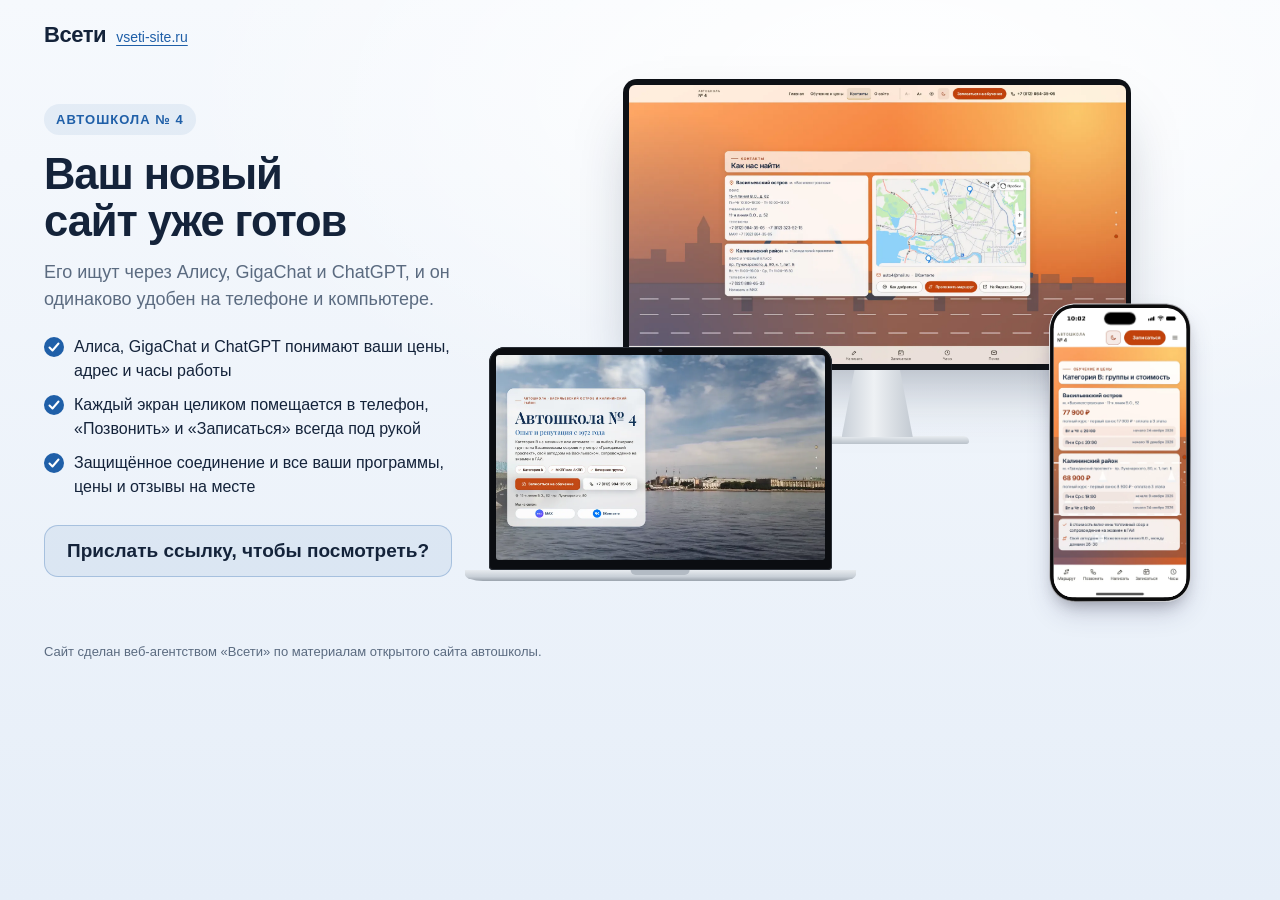
==== commit 706a84e8: "Текст не выходит за плашки: название первого экрана подгоняется под плашку, витрина показывает экран" ====
--- a/vitrina/index.html
+++ b/vitrina/index.html
@@ -31,13 +31,14 @@
 .stage{position:relative;width:100%;aspect-ratio:16/11.2}
 .dv{position:absolute}
 .dv img{display:block;width:100%;height:100%;object-fit:cover;object-position:center top}
+.mon .scr img,.lap .scr img{height:auto}
 .mon{left:18%;top:0;width:68%}
-.mon .scr{aspect-ratio:16/9;padding:1.1%;background:#0e1116;border-radius:14px;box-shadow:0 30px 60px -20px rgba(20,35,58,.35)}
+.mon .scr{padding:1.1%;background:#0e1116;border-radius:14px;box-shadow:0 30px 60px -20px rgba(20,35,58,.35)}
 .mon .scr img{border-radius:6px}
 .mon .neck{width:14%;aspect-ratio:1/.95;margin:0 auto;background:linear-gradient(90deg,#c9d0d8,#eef1f4 45%,#c3cad2);clip-path:polygon(18% 0,82% 0,100% 100%,0 100%)}
 .mon .foot{width:36%;aspect-ratio:36/1.5;margin:-1px auto 0;border-radius:6px 6px 3px 3px;background:linear-gradient(180deg,#e9edf1,#b9c1ca);box-shadow:0 12px 20px -8px rgba(20,35,58,.4)}
 .lap{left:0;bottom:4%;width:46%}
-.lap .scr{aspect-ratio:16/10;padding:2.2% 2.2% 3%;background:#0b0d11;border-radius:16px 16px 4px 4px;position:relative;box-shadow:0 0 0 1px #2a2f37 inset}
+.lap .scr{padding:2.2% 2.2% 3%;background:#0b0d11;border-radius:16px 16px 4px 4px;position:relative;box-shadow:0 0 0 1px #2a2f37 inset}
 .lap .scr::before{content:"";position:absolute;top:1%;left:50%;width:.9%;aspect-ratio:1;border-radius:50%;background:#2b3442;transform:translateX(-50%)}
 .lap .scr img{border-radius:3px}
 .lap .base{position:relative;height:0;padding-bottom:3.2%;margin:0 -7%;background:linear-gradient(180deg,#e7ebef 0,#c8cfd7 60%,#9aa3ad 100%);border-radius:0 0 18px 18px/0 0 60% 60%;box-shadow:0 22px 30px -14px rgba(20,35,58,.45)}
@@ -80,7 +81,7 @@
   <div class="stage" id="stage" aria-label="Новый сайт на компьютере, ноутбуке и телефоне">
     <div class="dv mon"><div class="scr"><img src="img/monitor.webp?v=2" alt="" width="1600" height="900"></div><div class="neck"></div><div class="foot"></div></div>
     <div class="dv lap"><div class="scr"><img src="img/laptop.webp?v=2" alt="" width="1280" height="800"></div><div class="base"></div></div>
-    <div class="dv ph" id="ph"><div class="ss-phone z-phone" data-frame="pro" style="width: 340px; height: 714.953px; padding: 2.38318px; border-radius: 61.1682px; --ps: 0.794392523364486px;"><svg class="ss-phone__bands" width="100%" height="100%" aria-hidden="true"><defs><linearGradient id="ph-band" x1="0.2" y1="0" x2="0.8" y2="1"><stop offset="0" style="stop-color: var(--ss-phone-band-1);"></stop><stop offset="0.22" style="stop-color: var(--ss-phone-band-2);"></stop><stop offset="0.48" style="stop-color: var(--ss-phone-band-3);"></stop><stop offset="0.74" style="stop-color: var(--ss-phone-band-4);"></stop><stop offset="1" style="stop-color: var(--ss-phone-band-5);"></stop></linearGradient><linearGradient id="ph-clay" x1="0" y1="0" x2="0" y2="1"><stop offset="0" style="stop-color: var(--ss-phone-clay-top);"></stop><stop offset="1" style="stop-color: var(--ss-phone-clay-bottom);"></stop></linearGradient></defs><g transform="translate(10.327102803738317 10.327102803738317)" stroke-linejoin="round"><path d="M262.94 0.00L267.09 0.06L270.49 0.24L273.65 0.53L276.65 0.94L279.51 1.47L282.27 2.11L284.93 2.87L287.50 3.74L289.97 4.72L292.36 5.81L294.65 7.02L296.85 8.33L298.96 9.75L300.98 11.27L302.90 12.90L304.72 14.62L306.45 16.45L308.08 18.37L309.60 20.38L311.02 22.49L312.33 24.70L313.53 26.99L314.63 29.37L315.61 31.85L316.48 34.41L317.24 37.07L317.88 39.83L318.41 42.70L318.82 45.69L319.11 48.85L319.29 52.25L319.35 56.40L319.35 637.90L319.29 642.04L319.11 645.45L318.82 648.60L318.41 651.60L317.88 654.47L317.24 657.23L316.48 659.89L315.61 662.45L314.63 664.92L313.53 667.31L312.33 669.60L311.02 671.80L309.60 673.91L308.08 675.93L306.45 677.85L304.72 679.68L302.90 681.40L300.98 683.03L298.96 684.55L296.85 685.97L294.65 687.28L292.36 688.49L289.97 689.58L287.50 690.56L284.93 691.43L282.27 692.19L279.51 692.83L276.65 693.36L273.65 693.77L270.49 694.06L267.09 694.24L262.94 694.30L56.40 694.30L52.25 694.24L48.85 694.06L45.69 693.77L42.70 693.36L39.83 692.83L37.07 692.19L34.41 691.43L31.85 690.56L29.37 689.58L26.99 688.49L24.70 687.28L22.49 685.97L20.38 684.55L18.37 683.03L16.45 681.40L14.62 679.68L12.90 677.85L11.27 675.93L9.75 673.91L8.33 671.80L7.02 669.60L5.81 667.31L4.72 664.92L3.74 662.45L2.87 659.89L2.11 657.23L1.47 654.47L0.94 651.60L0.53 648.60L0.24 645.45L0.06 642.04L0.00 637.90L0.00 56.40L0.06 52.25L0.24 48.85L0.53 45.69L0.94 42.70L1.47 39.83L2.11 37.07L2.87 34.41L3.74 31.85L4.72 29.37L5.81 26.99L7.02 24.70L8.33 22.49L9.75 20.38L11.27 18.37L12.90 16.45L14.62 14.62L16.45 12.90L18.37 11.27L20.38 9.75L22.49 8.33L24.70 7.02L26.99 5.81L29.37 4.72L31.85 3.74L34.41 2.87L37.07 2.11L39.83 1.47L42.70 0.94L45.69 0.53L48.85 0.24L52.25 0.06L56.40 0.00Z" fill="none" stroke-width="20.654205607476634" stroke="url(#ph-band)"></path><path d="M262.94 0.00L267.09 0.06L270.49 0.24L273.65 0.53L276.65 0.94L279.51 1.47L282.27 2.11L284.93 2.87L287.50 3.74L289.97 4.72L292.36 5.81L294.65 7.02L296.85 8.33L298.96 9.75L300.98 11.27L302.90 12.90L304.72 14.62L306.45 16.45L308.08 18.37L309.60 20.38L311.02 22.49L312.33 24.70L313.53 26.99L314.63 29.37L315.61 31.85L316.48 34.41L317.24 37.07L317.88 39.83L318.41 42.70L318.82 45.69L319.11 48.85L319.29 52.25L319.35 56.40L319.35 637.90L319.29 642.04L319.11 645.45L318.82 648.60L318.41 651.60L317.88 654.47L317.24 657.23L316.48 659.89L315.61 662.45L314.63 664.92L313.53 667.31L312.33 669.60L311.02 671.80L309.60 673.91L308.08 675.93L306.45 677.85L304.72 679.68L302.90 681.40L300.98 683.03L298.96 684.55L296.85 685.97L294.65 687.28L292.36 688.49L289.97 689.58L287.50 690.56L284.93 691.43L282.27 692.19L279.51 692.83L276.65 693.36L273.65 693.77L270.49 694.06L267.09 694.24L262.94 694.30L56.40 694.30L52.25 694.24L48.85 694.06L45.69 693.77L42.70 693.36L39.83 692.83L37.07 692.19L34.41 691.43L31.85 690.56L29.37 689.58L26.99 688.49L24.70 687.28L22.49 685.97L20.38 684.55L18.37 683.03L16.45 681.40L14.62 679.68L12.90 677.85L11.27 675.93L9.75 673.91L8.33 671.80L7.02 669.60L5.81 667.31L4.72 664.92L3.74 662.45L2.87 659.89L2.11 657.23L1.47 654.47L0.94 651.60L0.53 648.60L0.24 645.45L0.06 642.04L0.00 637.90L0.00 56.40L0.06 52.25L0.24 48.85L0.53 45.69L0.94 42.70L1.47 39.83L2.11 37.07L2.87 34.41L3.74 31.85L4.72 29.37L5.81 26.99L7.02 24.70L8.33 22.49L9.75 20.38L11.27 18.37L12.90 16.45L14.62 14.62L16.45 12.90L18.37 11.27L20.38 9.75L22.49 8.33L24.70 7.02L26.99 5.81L29.37 4.72L31.85 3.74L34.41 2.87L37.07 2.11L39.83 1.47L42.70 0.94L45.69 0.53L48.85 0.24L52.25 0.06L56.40 0.00Z" fill="none" stroke-width="15.88785046728972" style="stroke: var(--ss-phone-rim);"></path><path d="M262.94 0.00L267.09 0.06L270.49 0.24L273.65 0.53L276.65 0.94L279.51 1.47L282.27 2.11L284.93 2.87L287.50 3.74L289.97 4.72L292.36 5.81L294.65 7.02L296.85 8.33L298.96 9.75L300.98 11.27L302.90 12.90L304.72 14.62L306.45 16.45L308.08 18.37L309.60 20.38L311.02 22.49L312.33 24.70L313.53 26.99L314.63 29.37L315.61 31.85L316.48 34.41L317.24 37.07L317.88 39.83L318.41 42.70L318.82 45.69L319.11 48.85L319.29 52.25L319.35 56.40L319.35 637.90L319.29 642.04L319.11 645.45L318.82 648.60L318.41 651.60L317.88 654.47L317.24 657.23L316.48 659.89L315.61 662.45L314.63 664.92L313.53 667.31L312.33 669.60L311.02 671.80L309.60 673.91L308.08 675.93L306.45 677.85L304.72 679.68L302.90 681.40L300.98 683.03L298.96 684.55L296.85 685.97L294.65 687.28L292.36 688.49L289.97 689.58L287.50 690.56L284.93 691.43L282.27 692.19L279.51 692.83L276.65 693.36L273.65 693.77L270.49 694.06L267.09 694.24L262.94 694.30L56.40 694.30L52.25 694.24L48.85 694.06L45.69 693.77L42.70 693.36L39.83 692.83L37.07 692.19L34.41 691.43L31.85 690.56L29.37 689.58L26.99 688.49L24.70 687.28L22.49 685.97L20.38 684.55L18.37 683.03L16.45 681.40L14.62 679.68L12.90 677.85L11.27 675.93L9.75 673.91L8.33 671.80L7.02 669.60L5.81 667.31L4.72 664.92L3.74 662.45L2.87 659.89L2.11 657.23L1.47 654.47L0.94 651.60L0.53 648.60L0.24 645.45L0.06 642.04L0.00 637.90L0.00 56.40L0.06 52.25L0.24 48.85L0.53 45.69L0.94 42.70L1.47 39.83L2.11 37.07L2.87 34.41L3.74 31.85L4.72 29.37L5.81 26.99L7.02 24.70L8.33 22.49L9.75 20.38L11.27 18.37L12.90 16.45L14.62 14.62L16.45 12.90L18.37 11.27L20.38 9.75L22.49 8.33L24.70 7.02L26.99 5.81L29.37 4.72L31.85 3.74L34.41 2.87L37.07 2.11L39.83 1.47L42.70 0.94L45.69 0.53L48.85 0.24L52.25 0.06L56.40 0.00Z" fill="none" stroke-width="14.69626168224299" style="stroke: var(--ss-phone-glass);"></path></g></svg><div class="ss-phone__glass" style="padding: 7.94393px; border-radius: 58.785px;"><div class="ss-phone__window" style="width: 319.346px; height: 694.299px; clip-path: path(&quot;M 262.94 0 L 267.09 0.06 L 270.49 0.24 L 273.65 0.53 L 276.65 0.94 L 279.51 1.47 L 282.27 2.11 L 284.93 2.87 L 287.5 3.74 L 289.97 4.72 L 292.36 5.81 L 294.65 7.02 L 296.85 8.33 L 298.96 9.75 L 300.98 11.27 L 302.9 12.9 L 304.72 14.62 L 306.45 16.45 L 308.08 18.37 L 309.6 20.38 L 311.02 22.49 L 312.33 24.7 L 313.53 26.99 L 314.63 29.37 L 315.61 31.85 L 316.48 34.41 L 317.24 37.07 L 317.88 39.83 L 318.41 42.7 L 318.82 45.69 L 319.11 48.85 L 319.29 52.25 L 319.35 56.4 L 319.35 637.9 L 319.29 642.04 L 319.11 645.45 L 318.82 648.6 L 318.41 651.6 L 317.88 654.47 L 317.24 657.23 L 316.48 659.89 L 315.61 662.45 L 314.63 664.92 L 313.53 667.31 L 312.33 669.6 L 311.02 671.8 L 309.6 673.91 L 308.08 675.93 L 306.45 677.85 L 304.72 679.68 L 302.9 681.4 L 300.98 683.03 L 298.96 684.55 L 296.85 685.97 L 294.65 687.28 L 292.36 688.49 L 289.97 689.58 L 287.5 690.56 L 284.93 691.43 L 282.27 692.19 L 279.51 692.83 L 276.65 693.36 L 273.65 693.77 L 270.49 694.06 L 267.09 694.24 L 262.94 694.3 L 56.4 694.3 L 52.25 694.24 L 48.85 694.06 L 45.69 693.77 L 42.7 693.36 L 39.83 692.83 L 37.07 692.19 L 34.41 691.43 L 31.85 690.56 L 29.37 689.58 L 26.99 688.49 L 24.7 687.28 L 22.49 685.97 L 20.38 684.55 L 18.37 683.03 L 16.45 681.4 L 14.62 679.68 L 12.9 677.85 L 11.27 675.93 L 9.75 673.91 L 8.33 671.8 L 7.02 669.6 L 5.81 667.31 L 4.72 664.92 L 3.74 662.45 L 2.87 659.89 L 2.11 657.23 L 1.47 654.47 L 0.94 651.6 L 0.53 648.6 L 0.24 645.45 L 0.06 642.04 L 0 637.9 L 0 56.4 L 0.06 52.25 L 0.24 48.85 L 0.53 45.69 L 0.94 42.7 L 1.47 39.83 L 2.11 37.07 L 2.87 34.41 L 3.74 31.85 L 4.72 29.37 L 5.81 26.99 L 7.02 24.7 L 8.33 22.49 L 9.75 20.38 L 11.27 18.37 L 12.9 16.45 L 14.62 14.62 L 16.45 12.9 L 18.37 11.27 L 20.38 9.75 L 22.49 8.33 L 24.7 7.02 L 26.99 5.81 L 29.37 4.72 L 31.85 3.74 L 34.41 2.87 L 37.07 2.11 L 39.83 1.47 L 42.7 0.94 L 45.69 0.53 L 48.85 0.24 L 52.25 0.06 L 56.4 0 Z&quot;);"><div class="ss-phone__screen" style="width: 402px; height: 874px; transform: scale(0.794393); --ss-screen-r: 64px;"><div class="ss-phone__status"><span class="ss-phone__time">10:02</span><span class="ss-phone__glyphs"><svg viewBox="0 0 20.33 13.67" width="20.33" height="13.67" class="ss-phone__glyph ss-phone__signal"><rect x="0" y="7.34" width="3.333" height="6.33" rx="1.667" fill="currentColor"></rect><rect x="5.667" y="5" width="3.333" height="8.67" rx="1.667" fill="currentColor"></rect><rect x="11.334" y="2.67" width="3.333" height="11" rx="1.667" fill="currentColor"></rect><rect x="17.000999999999998" y="0" width="3.333" height="13.67" rx="1.667" fill="currentColor"></rect></svg><svg viewBox="0 0 19.33 14.33" width="19.33" height="14.33" class="ss-phone__glyph ss-phone__wifi"><path fill-rule="evenodd" fill="currentColor" d="M0.415933 5.54283C0.902185 6.04412 1.66017 5.95818 2.27513 5.41393C4.30595 3.58064 6.83731 2.63535 9.66901 2.63535C12.5007 2.63535 15.0464 3.60928 17.0629 5.41393C17.6636 5.97251 18.4215 6.0298 18.9221 5.54283C19.4226 5.02722 19.4942 4.2538 18.9793 3.70954C16.8341 1.51819 13.3302 0 9.66901 0C6.00783 0 2.48965 1.53251 0.358727 3.72387C-0.156127 4.2538 -0.0989213 5.02722 0.415933 5.55715L0.415933 5.54283ZM3.94841 9.13779C4.50617 9.68205 5.22124 9.62476 5.85051 9.10915C6.88022 8.29276 8.25316 7.73418 9.66901 7.7485C11.0706 7.7485 12.4435 8.29276 13.4875 9.12347C14.1168 9.63908 14.8605 9.66773 15.4039 9.12347C15.9331 8.57921 16.0189 7.7485 15.4611 7.23289C14.0739 5.98683 11.9859 5.11315 9.68332 5.11315C7.38077 5.11315 5.27845 5.98683 3.9055 7.23289C3.41925 7.69121 3.31914 8.47896 3.96271 9.13779L3.94841 9.13779ZM8.72511 13.8929C9.34008 14.4801 9.98365 14.4801 10.5986 13.8929L11.757 12.7757C12.372 12.1742 12.5007 11.4151 11.7999 10.8995C11.2136 10.4841 10.4699 10.212 9.66901 10.212C8.86813 10.212 8.11015 10.4841 7.53809 10.9138C6.83731 11.4151 6.98033 12.1885 7.59529 12.7757L8.73942 13.8929L8.72511 13.8929Z"></path></svg><svg viewBox="0 0 29.33 13.67" width="29.33" height="13.67" class="ss-phone__glyph ss-phone__battery"><path fill="currentColor" d="M0 6.4C0 4.15979 0 3.03969 0.435974 2.18404C0.819467 1.43139 1.43139 0.819467 2.18404 0.435974C3.03969 0 4.15979 0 6.4 0L19.933 0C22.1732 0 23.2933 0 24.149 0.435974C24.9016 0.819467 25.5135 1.43139 25.897 2.18404C26.333 3.03969 26.333 4.15979 26.333 6.4L26.333 7.26666C26.333 9.50687 26.333 10.627 25.897 11.4826C25.5135 12.2353 24.9016 12.8472 24.149 13.2307C23.2933 13.6667 22.1732 13.6667 19.933 13.6667L6.4 13.6667C4.15979 13.6667 3.03969 13.6667 2.18404 13.2307C1.43139 12.8472 0.819467 12.2353 0.435974 11.4826C0 10.627 0 9.50687 0 7.26666L0 6.4Z"></path><path fill-rule="evenodd" fill="currentColor" transform="translate(27.33 4.33)" d="M0 0L0 5C0.601505 4.8625 2 3.75 2 2.5C2 1.25 0.601505 0.1375 0 0Z"></path></svg></span></div><span class="ss-phone__island"></span><div class="ss-phone__content" data-status="true"><img class="ph-shot" src="img/phone.webp?v=2" alt="Новый сайт Автошколы № 4 на телефоне" width="393" height="790"></div><span class="ss-phone__home"></span></div></div></div></div></div>
+    <div class="dv ph" id="ph"><div class="ss-phone z-phone" data-frame="pro" style="width: 340px; height: 714.953px; padding: 2.38318px; border-radius: 61.1682px; --ps: 0.794392523364486px;"><svg class="ss-phone__bands" width="100%" height="100%" aria-hidden="true"><defs><linearGradient id="ph-band" x1="0.2" y1="0" x2="0.8" y2="1"><stop offset="0" style="stop-color: var(--ss-phone-band-1);"></stop><stop offset="0.22" style="stop-color: var(--ss-phone-band-2);"></stop><stop offset="0.48" style="stop-color: var(--ss-phone-band-3);"></stop><stop offset="0.74" style="stop-color: var(--ss-phone-band-4);"></stop><stop offset="1" style="stop-color: var(--ss-phone-band-5);"></stop></linearGradient><linearGradient id="ph-clay" x1="0" y1="0" x2="0" y2="1"><stop offset="0" style="stop-color: var(--ss-phone-clay-top);"></stop><stop offset="1" style="stop-color: var(--ss-phone-clay-bottom);"></stop></linearGradient></defs><g transform="translate(10.327102803738317 10.327102803738317)" stroke-linejoin="round"><path d="M262.94 0.00L267.09 0.06L270.49 0.24L273.65 0.53L276.65 0.94L279.51 1.47L282.27 2.11L284.93 2.87L287.50 3.74L289.97 4.72L292.36 5.81L294.65 7.02L296.85 8.33L298.96 9.75L300.98 11.27L302.90 12.90L304.72 14.62L306.45 16.45L308.08 18.37L309.60 20.38L311.02 22.49L312.33 24.70L313.53 26.99L314.63 29.37L315.61 31.85L316.48 34.41L317.24 37.07L317.88 39.83L318.41 42.70L318.82 45.69L319.11 48.85L319.29 52.25L319.35 56.40L319.35 637.90L319.29 642.04L319.11 645.45L318.82 648.60L318.41 651.60L317.88 654.47L317.24 657.23L316.48 659.89L315.61 662.45L314.63 664.92L313.53 667.31L312.33 669.60L311.02 671.80L309.60 673.91L308.08 675.93L306.45 677.85L304.72 679.68L302.90 681.40L300.98 683.03L298.96 684.55L296.85 685.97L294.65 687.28L292.36 688.49L289.97 689.58L287.50 690.56L284.93 691.43L282.27 692.19L279.51 692.83L276.65 693.36L273.65 693.77L270.49 694.06L267.09 694.24L262.94 694.30L56.40 694.30L52.25 694.24L48.85 694.06L45.69 693.77L42.70 693.36L39.83 692.83L37.07 692.19L34.41 691.43L31.85 690.56L29.37 689.58L26.99 688.49L24.70 687.28L22.49 685.97L20.38 684.55L18.37 683.03L16.45 681.40L14.62 679.68L12.90 677.85L11.27 675.93L9.75 673.91L8.33 671.80L7.02 669.60L5.81 667.31L4.72 664.92L3.74 662.45L2.87 659.89L2.11 657.23L1.47 654.47L0.94 651.60L0.53 648.60L0.24 645.45L0.06 642.04L0.00 637.90L0.00 56.40L0.06 52.25L0.24 48.85L0.53 45.69L0.94 42.70L1.47 39.83L2.11 37.07L2.87 34.41L3.74 31.85L4.72 29.37L5.81 26.99L7.02 24.70L8.33 22.49L9.75 20.38L11.27 18.37L12.90 16.45L14.62 14.62L16.45 12.90L18.37 11.27L20.38 9.75L22.49 8.33L24.70 7.02L26.99 5.81L29.37 4.72L31.85 3.74L34.41 2.87L37.07 2.11L39.83 1.47L42.70 0.94L45.69 0.53L48.85 0.24L52.25 0.06L56.40 0.00Z" fill="none" stroke-width="20.654205607476634" stroke="url(#ph-band)"></path><path d="M262.94 0.00L267.09 0.06L270.49 0.24L273.65 0.53L276.65 0.94L279.51 1.47L282.27 2.11L284.93 2.87L287.50 3.74L289.97 4.72L292.36 5.81L294.65 7.02L296.85 8.33L298.96 9.75L300.98 11.27L302.90 12.90L304.72 14.62L306.45 16.45L308.08 18.37L309.60 20.38L311.02 22.49L312.33 24.70L313.53 26.99L314.63 29.37L315.61 31.85L316.48 34.41L317.24 37.07L317.88 39.83L318.41 42.70L318.82 45.69L319.11 48.85L319.29 52.25L319.35 56.40L319.35 637.90L319.29 642.04L319.11 645.45L318.82 648.60L318.41 651.60L317.88 654.47L317.24 657.23L316.48 659.89L315.61 662.45L314.63 664.92L313.53 667.31L312.33 669.60L311.02 671.80L309.60 673.91L308.08 675.93L306.45 677.85L304.72 679.68L302.90 681.40L300.98 683.03L298.96 684.55L296.85 685.97L294.65 687.28L292.36 688.49L289.97 689.58L287.50 690.56L284.93 691.43L282.27 692.19L279.51 692.83L276.65 693.36L273.65 693.77L270.49 694.06L267.09 694.24L262.94 694.30L56.40 694.30L52.25 694.24L48.85 694.06L45.69 693.77L42.70 693.36L39.83 692.83L37.07 692.19L34.41 691.43L31.85 690.56L29.37 689.58L26.99 688.49L24.70 687.28L22.49 685.97L20.38 684.55L18.37 683.03L16.45 681.40L14.62 679.68L12.90 677.85L11.27 675.93L9.75 673.91L8.33 671.80L7.02 669.60L5.81 667.31L4.72 664.92L3.74 662.45L2.87 659.89L2.11 657.23L1.47 654.47L0.94 651.60L0.53 648.60L0.24 645.45L0.06 642.04L0.00 637.90L0.00 56.40L0.06 52.25L0.24 48.85L0.53 45.69L0.94 42.70L1.47 39.83L2.11 37.07L2.87 34.41L3.74 31.85L4.72 29.37L5.81 26.99L7.02 24.70L8.33 22.49L9.75 20.38L11.27 18.37L12.90 16.45L14.62 14.62L16.45 12.90L18.37 11.27L20.38 9.75L22.49 8.33L24.70 7.02L26.99 5.81L29.37 4.72L31.85 3.74L34.41 2.87L37.07 2.11L39.83 1.47L42.70 0.94L45.69 0.53L48.85 0.24L52.25 0.06L56.40 0.00Z" fill="none" stroke-width="15.88785046728972" style="stroke: var(--ss-phone-rim);"></path><path d="M262.94 0.00L267.09 0.06L270.49 0.24L273.65 0.53L276.65 0.94L279.51 1.47L282.27 2.11L284.93 2.87L287.50 3.74L289.97 4.72L292.36 5.81L294.65 7.02L296.85 8.33L298.96 9.75L300.98 11.27L302.90 12.90L304.72 14.62L306.45 16.45L308.08 18.37L309.60 20.38L311.02 22.49L312.33 24.70L313.53 26.99L314.63 29.37L315.61 31.85L316.48 34.41L317.24 37.07L317.88 39.83L318.41 42.70L318.82 45.69L319.11 48.85L319.29 52.25L319.35 56.40L319.35 637.90L319.29 642.04L319.11 645.45L318.82 648.60L318.41 651.60L317.88 654.47L317.24 657.23L316.48 659.89L315.61 662.45L314.63 664.92L313.53 667.31L312.33 669.60L311.02 671.80L309.60 673.91L308.08 675.93L306.45 677.85L304.72 679.68L302.90 681.40L300.98 683.03L298.96 684.55L296.85 685.97L294.65 687.28L292.36 688.49L289.97 689.58L287.50 690.56L284.93 691.43L282.27 692.19L279.51 692.83L276.65 693.36L273.65 693.77L270.49 694.06L267.09 694.24L262.94 694.30L56.40 694.30L52.25 694.24L48.85 694.06L45.69 693.77L42.70 693.36L39.83 692.83L37.07 692.19L34.41 691.43L31.85 690.56L29.37 689.58L26.99 688.49L24.70 687.28L22.49 685.97L20.38 684.55L18.37 683.03L16.45 681.40L14.62 679.68L12.90 677.85L11.27 675.93L9.75 673.91L8.33 671.80L7.02 669.60L5.81 667.31L4.72 664.92L3.74 662.45L2.87 659.89L2.11 657.23L1.47 654.47L0.94 651.60L0.53 648.60L0.24 645.45L0.06 642.04L0.00 637.90L0.00 56.40L0.06 52.25L0.24 48.85L0.53 45.69L0.94 42.70L1.47 39.83L2.11 37.07L2.87 34.41L3.74 31.85L4.72 29.37L5.81 26.99L7.02 24.70L8.33 22.49L9.75 20.38L11.27 18.37L12.90 16.45L14.62 14.62L16.45 12.90L18.37 11.27L20.38 9.75L22.49 8.33L24.70 7.02L26.99 5.81L29.37 4.72L31.85 3.74L34.41 2.87L37.07 2.11L39.83 1.47L42.70 0.94L45.69 0.53L48.85 0.24L52.25 0.06L56.40 0.00Z" fill="none" stroke-width="14.69626168224299" style="stroke: var(--ss-phone-glass);"></path></g></svg><div class="ss-phone__glass" style="padding: 7.94393px; border-radius: 58.785px;"><div class="ss-phone__window" style="width: 319.346px; height: 694.299px; clip-path: path(&quot;M 262.94 0 L 267.09 0.06 L 270.49 0.24 L 273.65 0.53 L 276.65 0.94 L 279.51 1.47 L 282.27 2.11 L 284.93 2.87 L 287.5 3.74 L 289.97 4.72 L 292.36 5.81 L 294.65 7.02 L 296.85 8.33 L 298.96 9.75 L 300.98 11.27 L 302.9 12.9 L 304.72 14.62 L 306.45 16.45 L 308.08 18.37 L 309.6 20.38 L 311.02 22.49 L 312.33 24.7 L 313.53 26.99 L 314.63 29.37 L 315.61 31.85 L 316.48 34.41 L 317.24 37.07 L 317.88 39.83 L 318.41 42.7 L 318.82 45.69 L 319.11 48.85 L 319.29 52.25 L 319.35 56.4 L 319.35 637.9 L 319.29 642.04 L 319.11 645.45 L 318.82 648.6 L 318.41 651.6 L 317.88 654.47 L 317.24 657.23 L 316.48 659.89 L 315.61 662.45 L 314.63 664.92 L 313.53 667.31 L 312.33 669.6 L 311.02 671.8 L 309.6 673.91 L 308.08 675.93 L 306.45 677.85 L 304.72 679.68 L 302.9 681.4 L 300.98 683.03 L 298.96 684.55 L 296.85 685.97 L 294.65 687.28 L 292.36 688.49 L 289.97 689.58 L 287.5 690.56 L 284.93 691.43 L 282.27 692.19 L 279.51 692.83 L 276.65 693.36 L 273.65 693.77 L 270.49 694.06 L 267.09 694.24 L 262.94 694.3 L 56.4 694.3 L 52.25 694.24 L 48.85 694.06 L 45.69 693.77 L 42.7 693.36 L 39.83 692.83 L 37.07 692.19 L 34.41 691.43 L 31.85 690.56 L 29.37 689.58 L 26.99 688.49 L 24.7 687.28 L 22.49 685.97 L 20.38 684.55 L 18.37 683.03 L 16.45 681.4 L 14.62 679.68 L 12.9 677.85 L 11.27 675.93 L 9.75 673.91 L 8.33 671.8 L 7.02 669.6 L 5.81 667.31 L 4.72 664.92 L 3.74 662.45 L 2.87 659.89 L 2.11 657.23 L 1.47 654.47 L 0.94 651.6 L 0.53 648.6 L 0.24 645.45 L 0.06 642.04 L 0 637.9 L 0 56.4 L 0.06 52.25 L 0.24 48.85 L 0.53 45.69 L 0.94 42.7 L 1.47 39.83 L 2.11 37.07 L 2.87 34.41 L 3.74 31.85 L 4.72 29.37 L 5.81 26.99 L 7.02 24.7 L 8.33 22.49 L 9.75 20.38 L 11.27 18.37 L 12.9 16.45 L 14.62 14.62 L 16.45 12.9 L 18.37 11.27 L 20.38 9.75 L 22.49 8.33 L 24.7 7.02 L 26.99 5.81 L 29.37 4.72 L 31.85 3.74 L 34.41 2.87 L 37.07 2.11 L 39.83 1.47 L 42.7 0.94 L 45.69 0.53 L 48.85 0.24 L 52.25 0.06 L 56.4 0 Z&quot;);"><div class="ss-phone__screen" style="width: 402px; height: 874px; transform: scale(0.794393); --ss-screen-r: 64px;"><div class="ss-phone__status"><span class="ss-phone__time">10:02</span><span class="ss-phone__glyphs"><svg viewBox="0 0 20.33 13.67" width="20.33" height="13.67" class="ss-phone__glyph ss-phone__signal"><rect x="0" y="7.34" width="3.333" height="6.33" rx="1.667" fill="currentColor"></rect><rect x="5.667" y="5" width="3.333" height="8.67" rx="1.667" fill="currentColor"></rect><rect x="11.334" y="2.67" width="3.333" height="11" rx="1.667" fill="currentColor"></rect><rect x="17.000999999999998" y="0" width="3.333" height="13.67" rx="1.667" fill="currentColor"></rect></svg><svg viewBox="0 0 19.33 14.33" width="19.33" height="14.33" class="ss-phone__glyph ss-phone__wifi"><path fill-rule="evenodd" fill="currentColor" d="M0.415933 5.54283C0.902185 6.04412 1.66017 5.95818 2.27513 5.41393C4.30595 3.58064 6.83731 2.63535 9.66901 2.63535C12.5007 2.63535 15.0464 3.60928 17.0629 5.41393C17.6636 5.97251 18.4215 6.0298 18.9221 5.54283C19.4226 5.02722 19.4942 4.2538 18.9793 3.70954C16.8341 1.51819 13.3302 0 9.66901 0C6.00783 0 2.48965 1.53251 0.358727 3.72387C-0.156127 4.2538 -0.0989213 5.02722 0.415933 5.55715L0.415933 5.54283ZM3.94841 9.13779C4.50617 9.68205 5.22124 9.62476 5.85051 9.10915C6.88022 8.29276 8.25316 7.73418 9.66901 7.7485C11.0706 7.7485 12.4435 8.29276 13.4875 9.12347C14.1168 9.63908 14.8605 9.66773 15.4039 9.12347C15.9331 8.57921 16.0189 7.7485 15.4611 7.23289C14.0739 5.98683 11.9859 5.11315 9.68332 5.11315C7.38077 5.11315 5.27845 5.98683 3.9055 7.23289C3.41925 7.69121 3.31914 8.47896 3.96271 9.13779L3.94841 9.13779ZM8.72511 13.8929C9.34008 14.4801 9.98365 14.4801 10.5986 13.8929L11.757 12.7757C12.372 12.1742 12.5007 11.4151 11.7999 10.8995C11.2136 10.4841 10.4699 10.212 9.66901 10.212C8.86813 10.212 8.11015 10.4841 7.53809 10.9138C6.83731 11.4151 6.98033 12.1885 7.59529 12.7757L8.73942 13.8929L8.72511 13.8929Z"></path></svg><svg viewBox="0 0 29.33 13.67" width="29.33" height="13.67" class="ss-phone__glyph ss-phone__battery"><path fill="currentColor" d="M0 6.4C0 4.15979 0 3.03969 0.435974 2.18404C0.819467 1.43139 1.43139 0.819467 2.18404 0.435974C3.03969 0 4.15979 0 6.4 0L19.933 0C22.1732 0 23.2933 0 24.149 0.435974C24.9016 0.819467 25.5135 1.43139 25.897 2.18404C26.333 3.03969 26.333 4.15979 26.333 6.4L26.333 7.26666C26.333 9.50687 26.333 10.627 25.897 11.4826C25.5135 12.2353 24.9016 12.8472 24.149 13.2307C23.2933 13.6667 22.1732 13.6667 19.933 13.6667L6.4 13.6667C4.15979 13.6667 3.03969 13.6667 2.18404 13.2307C1.43139 12.8472 0.819467 12.2353 0.435974 11.4826C0 10.627 0 9.50687 0 7.26666L0 6.4Z"></path><path fill-rule="evenodd" fill="currentColor" transform="translate(27.33 4.33)" d="M0 0L0 5C0.601505 4.8625 2 3.75 2 2.5C2 1.25 0.601505 0.1375 0 0Z"></path></svg></span></div><span class="ss-phone__island"></span><div class="ss-phone__content" data-status="true"><img class="ph-shot" src="img/phone.webp?v=2" alt="Новый сайт Автошколы № 4 на телефоне" width="393" height="794"></div><span class="ss-phone__home"></span></div></div></div></div></div>
   </div>
 </main>
 <p class="note">Сайт сделан веб-агентством «Всети» по материалам открытого сайта автошколы.</p>
